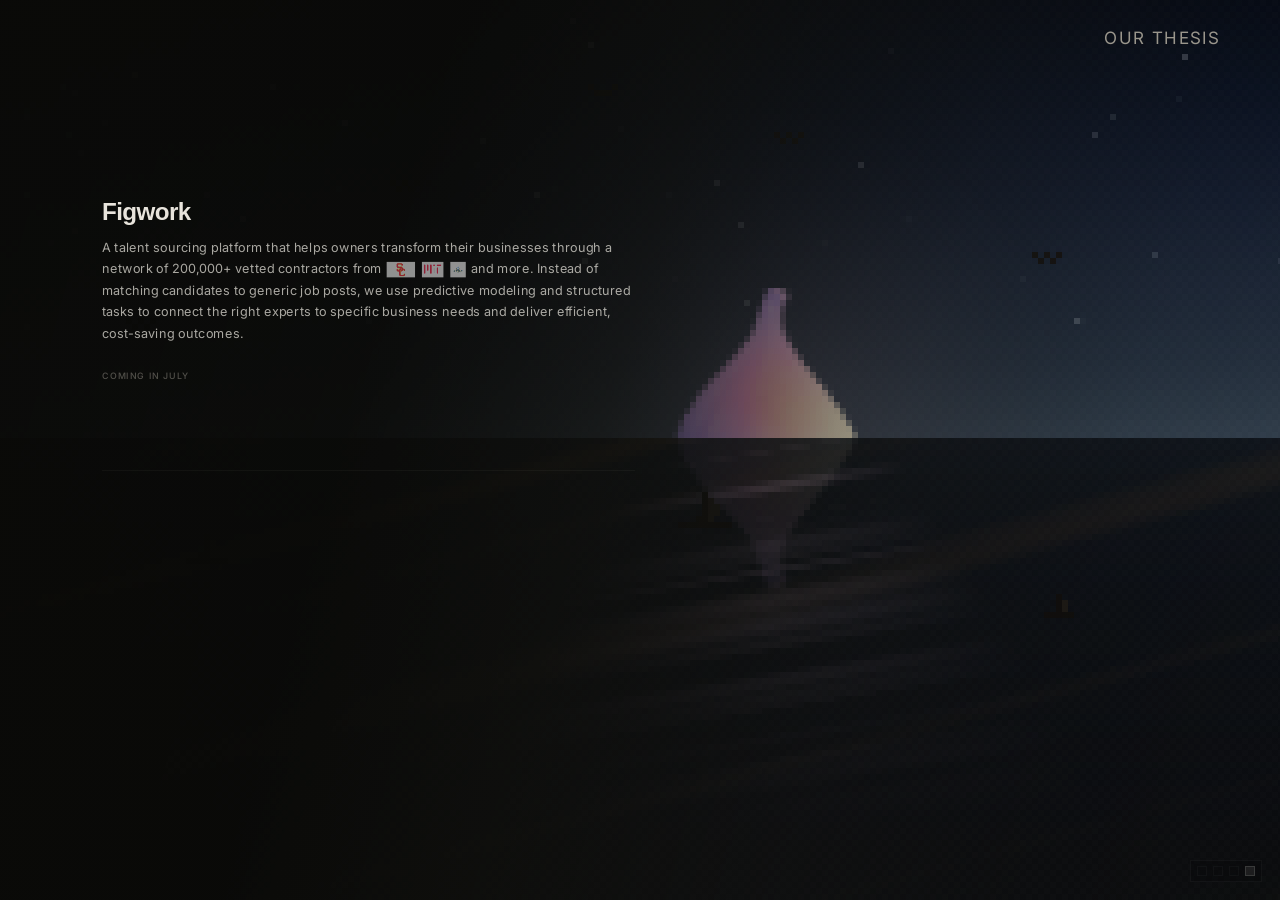
==== index.html @ f628b096 "Add school logos inline, predictive modeling, hire talent wording Made-with: Cursor" ====
<!DOCTYPE html>
<html lang="en">
<head>
  <meta charset="UTF-8" />
  <meta name="viewport" content="width=device-width, initial-scale=1.0, maximum-scale=5" />
  <title>Figwork — Human Intelligence Infrastructure</title>
  <meta name="description" content="Figwork helps businesses scope, execute, and verify complex work through an AI-guided network of vetted human talent." />

  <!-- Open Graph -->
  <meta property="og:title" content="Figwork — Human Intelligence Infrastructure" />
  <meta property="og:description" content="AI-guided execution with vetted human talent, structured workflows, and verification built in." />
  <meta property="og:type" content="website" />
  <meta property="og:url" content="https://figwork.info" />
  <meta property="og:image" content="https://figwork.info/og-image.png" />

  <!-- Twitter Card -->
  <meta name="twitter:card" content="summary_large_image" />
  <meta name="twitter:title" content="Figwork — Human Intelligence Infrastructure" />
  <meta name="twitter:description" content="AI-guided execution with vetted human talent and built-in quality verification." />
  <meta name="twitter:image" content="https://figwork.info/og-image.png" />

  <!-- Favicon -->
  <link rel="icon" type="image/png" href="iconfigwork.png" />
  <link rel="apple-touch-icon" href="iconfigwork.png" />

  <!-- Theme color for mobile browsers -->
  <meta name="theme-color" content="#1a1a18" />

  <!-- Preconnect for fonts -->
  <link rel="preconnect" href="https://fonts.googleapis.com" />
  <link rel="preconnect" href="https://fonts.gstatic.com" crossorigin />
  <link href="https://fonts.googleapis.com/css2?family=Inter:wght@400;500;600&display=swap" rel="stylesheet" />
  <link rel="stylesheet" href="style.css?v=32" />
</head>
<body>
  <div class="intro-screen" id="introScreen" aria-hidden="true">
    <div class="intro-swirl" aria-hidden="true"></div>
    <div class="intro-brand" id="introBrand">
      <img src="iconfigwork.png" alt="" class="intro-brand-icon" id="introBrandIcon" />
      <span class="intro-brand-text">Figwork</span>
    </div>
  </div>

  <!-- Full-screen animated pixel sunset -->
  <canvas id="sunsetCanvas" aria-hidden="true"></canvas>

  <!-- Dark overlay so text is readable -->
  <div class="overlay" aria-hidden="true"></div>

  <!-- Top-right nav -->
  <nav class="top-nav" role="navigation" aria-label="Main navigation">
    <a href="thesis.html" class="nav-link">Our Thesis</a>
  </nav>

  <main>
    <div class="content-card">
      <p class="text decode">
        <em>Figwork</em>
      </p>

      <p class="text body-copy decode">
        A talent sourcing platform that helps owners transform their businesses
        through a network of 200,000+ vetted contractors from
        <span class="school-logos-inline">
          <img src="usc.png" alt="USC" class="school-logo-inline" />
          <img src="mit.png" alt="MIT" class="school-logo-inline" />
          <img src="ucsd.webp" alt="UCSD" class="school-logo-inline" />
        </span>
        and more. Instead of matching candidates to generic job posts, we use
        predictive modeling and structured tasks to connect the right experts
        to specific business needs and deliver efficient, cost-saving outcomes.
      </p>

      <div class="wip-section">
        <p class="text secondary decode">Coming in July</p>
        <div class="wip-items">
          <div class="wip-item decode">
            <span class="wip-dot"></span>
            <span>v1 Figwork</span>
          </div>
          <div class="wip-item decode">
            <span class="wip-dot"></span>
            <span>Cascaded Multimodal Person-Job Model</span>
          </div>
          <div class="wip-item decode">
            <span class="wip-dot"></span>
            <span>Hire Talent from anywhere in minutes</span>
          </div>
        </div>
      </div>

      <div class="contact-section" id="contact">
        <a href="mailto:hanson@figwork.ai" class="link decode">Join us &rarr;</a>
        <p class="contact-email decode">
          <a href="mailto:hanson@figwork.ai">hanson@figwork.ai</a>
        </p>
      </div>
    </div>
  </main>

  <footer></footer>

  <div class="time-picker" aria-label="Time of day view">
    <button class="time-square" data-phase="morning" title="Morning" aria-label="Morning view"></button>
    <button class="time-square" data-phase="noon" title="Noon" aria-label="Noon view"></button>
    <button class="time-square" data-phase="evening" title="Evening" aria-label="Evening view"></button>
    <button class="time-square" data-phase="night" title="Night" aria-label="Night view"></button>
  </div>

  <script src="script.js?v=34"></script>
</body>
</html>
---- style.css ----
*, *::before, *::after {
  margin: 0;
  padding: 0;
  box-sizing: border-box;
}

:root {
  --bg: #1a1a18;
  --text: #e8e4dc;
  --dim: #9a968c;
  --serif: 'Inter', -apple-system, BlinkMacSystemFont, 'Segoe UI', sans-serif;
  --overlay-left: rgba(9, 10, 12, 0.9);
  --overlay-mid: rgba(9, 10, 12, 0.6);
  --overlay-right: rgba(9, 10, 12, 0.18);
}

html {
  scroll-behavior: smooth;
  -webkit-text-size-adjust: 100%;
}

body {
  font-family: var(--serif);
  background: var(--bg);
  color: var(--text);
  min-height: 100vh;
  min-height: 100dvh; /* dynamic viewport height for mobile */
  display: flex;
  flex-direction: column;
  -webkit-font-smoothing: antialiased;
  -moz-osx-font-smoothing: grayscale;
  overflow-x: hidden;
}

a { color: inherit; text-decoration: none; }
img { display: block; max-width: 100%; }

::selection {
  background: rgba(232, 228, 220, 0.2);
}

/* ---------- INTRO TRANSITION ---------- */
body.intro-active {
  overflow: hidden;
}

.intro-screen {
  position: fixed;
  inset: 0;
  z-index: 120;
  display: grid;
  place-items: center;
  background: #040406;
  overflow: hidden;
  transform: translateY(0);
  transition: transform 850ms cubic-bezier(0.25, 0.92, 0.35, 1), opacity 600ms ease;
}

.intro-screen.is-exit {
  transform: translateY(-102%);
  opacity: 0.35;
}

.intro-swirl {
  position: absolute;
  inset: -14%;
  opacity: 0.55;
  filter: blur(18px) saturate(0.85);
  background:
    radial-gradient(42% 32% at 24% 58%, rgba(238, 133, 201, 0.18), rgba(238, 133, 201, 0) 65%),
    radial-gradient(36% 28% at 72% 38%, rgba(180, 96, 174, 0.15), rgba(180, 96, 174, 0) 68%),
    conic-gradient(from 210deg at 52% 50%, rgba(255, 140, 204, 0.1), rgba(62, 26, 74, 0), rgba(255, 140, 204, 0.08), rgba(62, 26, 74, 0));
  animation: intro-swerve 6s ease-in-out infinite alternate;
  will-change: transform, opacity;
}

.intro-brand {
  position: relative;
  z-index: 2;
  display: flex;
  align-items: center;
  gap: 14px;
  opacity: 0;
  animation: intro-brand-in 800ms cubic-bezier(0.22, 0.9, 0.36, 1) 300ms forwards;
}

.intro-brand-icon {
  width: clamp(36px, 5vw, 56px);
  height: auto;
  opacity: 0;
  transform: scale(0.4) rotate(-15deg);
  filter: blur(4px);
  animation: intro-fig-pop 600ms cubic-bezier(0.22, 0.9, 0.36, 1) 500ms forwards;
}

.intro-brand-text {
  font-family: -apple-system, BlinkMacSystemFont, 'Segoe UI', Helvetica, Arial, sans-serif;
  font-size: clamp(32px, 5vw, 58px);
  font-weight: 600;
  letter-spacing: -0.02em;
  color: rgba(239, 232, 239, 0.95);
}

@keyframes intro-brand-in {
  0% { opacity: 0; transform: translateY(12px); }
  100% { opacity: 1; transform: translateY(0); }
}

@keyframes intro-fig-pop {
  0% { opacity: 0; transform: scale(0.4) rotate(-15deg); filter: blur(4px); }
  50% { opacity: 1; transform: scale(1.12) rotate(3deg); filter: blur(0); }
  100% { opacity: 1; transform: scale(1) rotate(0deg); filter: blur(0); }
}

@keyframes intro-swerve {
  0% { transform: translate3d(-2%, 1%, 0) rotate(-4deg) scale(1.02); }
  100% { transform: translate3d(2%, -1%, 0) rotate(4deg) scale(1.06); }
}

/* ---------- FULL-SCREEN SUNSET ---------- */
#sunsetCanvas {
  position: fixed;
  inset: 0;
  width: 100vw;
  height: 100vh;
  height: 100dvh;
  will-change: transform;  /* GPU layer — keeps scroll smooth */
  z-index: 0;
  pointer-events: none;
  image-rendering: pixelated;
  image-rendering: -moz-crisp-edges;
  image-rendering: -webkit-crisp-edges;
}

/* ---------- DARK OVERLAY — same behavior as thesis page ---------- */
.overlay {
  position: fixed;
  inset: 0;
  z-index: 1;
  pointer-events: none;
  transition: background 1.4s ease;
  background: linear-gradient(
    105deg,
    rgba(10, 10, 8, 0.98) 0%,
    rgba(10, 10, 8, 0.95) 30%,
    rgba(15, 15, 12, 0.8) 47%,
    rgba(20, 20, 18, 0.38) 67%,
    rgba(20, 20, 18, 0.12) 82%,
      transparent 100%
  );
}

/* ── Thesis page: hide content until fonts load to prevent FOUT jump ── */
.thesis-page main {
  opacity: 0;
  transition: opacity 0.3s ease;
}
.thesis-page.fonts-ready main {
  opacity: 1;
}

/* ── Thesis page: pitch black left, visible sunset right ── */
.thesis-page .overlay {
  background: linear-gradient(
    105deg,
    rgba(10, 10, 8, 0.98) 0%,
    rgba(10, 10, 8, 0.95) 30%,
    rgba(15, 15, 12, 0.8) 47%,
    rgba(20, 20, 18, 0.38) 67%,
    rgba(20, 20, 18, 0.12) 82%,
    transparent 100%
  );
}

/* ---------- TOP NAV ---------- */
.top-nav {
  position: fixed;
  top: 0;
  right: 0;
  z-index: 10;
  padding: 28px clamp(20px, 5vw, 60px);
}

.nav-link {
  font-size: 17px;
  letter-spacing: 0.08em;
  text-transform: uppercase;
  color: var(--dim);
  border-bottom: 1px solid transparent;
  padding-bottom: 2px;
  transition: color 0.3s, border-color 0.3s;
  -webkit-tap-highlight-color: transparent;
}

.nav-link:hover,
.nav-link:active {
  color: var(--text);
  border-color: var(--text);
}

/* ---------- MAIN ---------- */
main {
  position: relative;
  z-index: 2;
  flex: 1;
  display: flex;
  align-items: center;
  margin-top: -12vh; /* nudge content above the horizon line */
}

/* Content block on the left */
.content-card {
  max-width: 620px;
  width: 100%;
  margin-left: clamp(24px, 8vw, 120px);
  margin-right: 24px;
  padding: 42px 0;
  transform: scale(0.86);
  transform-origin: left center;
}

/* ---------- THESIS PAGE LAYOUT ---------- */
.thesis-page main {
  align-items: flex-start;
}

.thesis-section {
  padding: 100px 0 120px;
  min-height: 100vh;
  min-height: 100dvh;
}

.thesis-section .content-card {
  max-width: 620px;
}

/* Unified thesis heading */
.thesis-heading {
  font-family: var(--serif);
  font-size: 20px;
  font-weight: 400;
  font-style: italic;
  line-height: 1.5;
  margin-bottom: 36px;
  color: var(--text);
}

.thesis-heading.closing {
  margin-top: 48px;
  margin-bottom: 0;
  padding-top: 28px;
  border-top: 1px solid rgba(232, 228, 220, 0.1);
}

/* All thesis body text */
.thesis-text {
  font-family: var(--serif);
  font-size: 20px;
  font-weight: 400;
  line-height: 1.75;
  margin-bottom: 20px;
  color: var(--text);
}

.thesis-text.dim {
  color: var(--dim);
}

.thesis-text em {
  font-style: italic;
}

/* ---------- TEXT (landing page) ---------- */
.text {
  font-size: clamp(14px, 1.15vw, 17px);
  line-height: 1.7;
  margin-bottom: 20px;
  font-weight: 400;
  letter-spacing: 0.01em;
  color: rgba(232, 228, 220, 0.72);
  opacity: 0;
  transform: translateY(8px);
  transition: opacity 0.85s ease, transform 0.85s ease, filter 0.85s ease;
  filter: blur(2px);
}

.text em {
  font-family: -apple-system, BlinkMacSystemFont, 'Segoe UI', Helvetica, Arial, sans-serif;
  font-style: normal;
  font-weight: 600;
  font-size: clamp(24px, 2.2vw, 36px);
  letter-spacing: -0.025em;
  line-height: 1.2;
  color: var(--text);
  display: block;
  margin-bottom: 10px;
}

.text.body-copy {
  margin-top: -8px;
}

.text.secondary {
  color: rgba(154, 150, 140, 0.5);
  font-size: clamp(10px, 0.8vw, 12px);
  font-weight: 500;
  letter-spacing: 0.1em;
  text-transform: uppercase;
  margin-bottom: 12px;
}

.school-logos-inline {
  display: inline-flex;
  align-items: center;
  gap: 8px;
  vertical-align: middle;
  margin: 0 2px;
}

.school-logo-inline {
  height: 18px;
  width: auto;
  opacity: 0.55;
  filter: brightness(1.6);
  vertical-align: middle;
}

.contact-section {
  margin-top: 32px;
  padding-top: 24px;
  border-top: 1px solid rgba(232, 228, 220, 0.06);
}

.contact-email {
  margin-top: 8px;
  opacity: 0;
  transform: translateY(8px);
  transition: opacity 0.75s ease, transform 0.75s ease, filter 0.75s ease;
  filter: blur(2px);
}

.contact-email a {
  font-size: clamp(12px, 0.95vw, 14px);
  color: rgba(154, 150, 140, 0.5);
  text-decoration: none;
  transition: color 0.3s ease;
}

.contact-email a:hover {
  color: var(--text);
}

.contact-email.visible {
  opacity: 1 !important;
  transform: translateY(0) !important;
  filter: blur(0) !important;
}

/* ---------- DETAILS ---------- */
.details {
  margin: 6px 0 22px;
  padding-left: 16px;
  border-left: 1px solid transparent; /* hidden until animation done */
  transition: border-color 0.5s ease;
}

.details.revealed,
.thesis-page .details {
  border-left-color: rgba(232, 228, 220, 0.12);
}

.detail {
  font-size: 20px;
  color: var(--dim);
  margin-bottom: 0;
}

/* ---------- WORK IN PROGRESS ---------- */
.wip-section {
  margin: 28px 0 32px;
}

.wip-items {
  display: flex;
  flex-direction: column;
  gap: 6px;
}

.wip-item {
  display: flex;
  align-items: center;
  gap: 8px;
  font-size: clamp(12px, 0.95vw, 14px);
  color: rgba(154, 150, 140, 0.7);
  opacity: 0;
  transform: translateY(8px);
  transition: opacity 0.75s ease, transform 0.75s ease, filter 0.75s ease;
  filter: blur(2px);
}

.wip-dot {
  width: 3px;
  height: 3px;
  border-radius: 50%;
  background: rgba(232, 228, 220, 0.18);
  flex-shrink: 0;
}

/* ---------- LINK ---------- */
.link {
  display: inline-block;
  font-size: clamp(14px, 1.1vw, 18px);
  font-weight: 500;
  color: var(--text);
  border-bottom: 1px solid transparent; /* hidden until animation done */
  padding-bottom: 1px;
  transition: border-color 0.5s ease, opacity 0.75s ease, transform 0.75s ease, filter 0.75s ease;
  opacity: 0;
  transform: translateY(8px);
  filter: blur(2px);
  -webkit-tap-highlight-color: transparent;
}

.link.revealed {
  border-bottom-color: rgba(232, 228, 220, 0.3);
}

.link.revealed:hover,
.link.revealed:active {
  border-bottom-color: var(--text);
}

/* ---------- WAITLIST ---------- */
.waitlist-wrap {
  margin-top: 28px;
  opacity: 0;
  transition: opacity 0.5s ease;
}

.waitlist-wrap.visible {
  opacity: 1;
}

.decode.visible {
  opacity: 1 !important;
  transform: translateY(0) !important;
  filter: blur(0) !important;
}

.waitlist-form {
  display: flex;
  gap: 10px;
  max-width: 360px;
}

.waitlist-input {
  flex: 1;
  min-width: 0; /* prevent flex overflow on mobile */
  padding: 10px 14px;
  background: rgba(255, 255, 255, 0.05);
  border: 1px solid rgba(255, 255, 255, 0.1);
  border-radius: 0; /* remove iOS default rounding */
  color: var(--text);
  font-size: 16px; /* ≥16px prevents iOS auto-zoom */
  font-family: var(--serif);
  outline: none;
  transition: border-color 0.3s;
  -webkit-appearance: none;
  appearance: none;
}

.waitlist-input::placeholder {
  color: var(--dim);
}

.waitlist-input:focus {
  border-color: rgba(255, 255, 255, 0.25);
}

.waitlist-btn {
  padding: 10px 20px;
  background: transparent;
  border: 1px solid rgba(255, 255, 255, 0.1);
  border-radius: 0;
  color: var(--text);
  font-size: 16px;
  font-family: var(--serif);
  cursor: pointer;
  transition: border-color 0.3s;
  white-space: nowrap;
  -webkit-tap-highlight-color: transparent;
  -webkit-appearance: none;
  appearance: none;
}

.waitlist-btn:hover,
.waitlist-btn:active {
  border-color: rgba(255, 255, 255, 0.3);
}

.waitlist-success {
  display: none;
  font-size: 18px;
  color: var(--dim);
  font-family: var(--serif);
  font-style: italic;
}

.time-picker {
  position: fixed;
  right: 18px;
  bottom: 18px;
  z-index: 12;
  display: flex;
  gap: 6px;
  padding: 5px 6px;
  border: 1px solid rgba(232, 228, 220, 0.08);
  background: rgba(10, 10, 10, 0.18);
  backdrop-filter: blur(6px);
  opacity: 0.48;
  transition: opacity 0.25s ease, border-color 0.25s ease, background 0.25s ease;
}

.time-picker:hover {
  opacity: 0.72;
  border-color: rgba(232, 228, 220, 0.14);
  background: rgba(10, 10, 10, 0.24);
}

.time-square {
  width: 10px;
  height: 10px;
  border: 1px solid rgba(232, 228, 220, 0.14);
  background: transparent;
  cursor: pointer;
  transition: transform 0.2s ease, border-color 0.2s ease, background-color 0.2s ease, opacity 0.2s ease;
  opacity: 0.45;
}

.time-square:hover {
  transform: scale(1.06);
  border-color: rgba(232, 228, 220, 0.28);
  opacity: 0.65;
}

.time-square.active {
  background: rgba(232, 228, 220, 0.22);
  border-color: rgba(232, 228, 220, 0.42);
  opacity: 0.82;
}

.waitlist-success.show {
  display: block;
}

/* ---------- FOOTER ---------- */
footer {
  position: relative;
  z-index: 2;
  display: flex;
  justify-content: center;
  padding: 24px 0 36px;
}

/* ============================================
   RESPONSIVE — Tablets (≤ 900px)
   ============================================ */
@media (max-width: 900px) {
  .content-card {
    max-width: 620px;
    transform: scale(0.88);
  }
  .thesis-section .content-card {
    max-width: 520px;
  }
}

/* ============================================
   RESPONSIVE — Mobile (≤ 600px)
   ============================================ */
@media (max-width: 600px) {
  .top-nav {
    padding: 16px 20px;
  }

  .nav-link {
    font-size: 13px;
  }

  main {
    align-items: flex-start;
    margin-top: 0; /* keep mobile layout untouched */
  }

  .content-card {
    margin-left: 28px;
    margin-right: 28px;
    padding: 80px 0 36px; /* top padding to clear fixed nav */
    max-width: 100%;
    transform: none;
  }

  .thesis-page main {
    margin-top: 0;
  }

  .thesis-section {
    padding: 70px 0 60px;
  }

  .thesis-section .content-card {
    max-width: 100%;
    padding-top: 0;
    transform: none;
    margin-left: 20px;
    margin-right: 20px;
  }

  .thesis-heading {
    font-size: 18px;
    margin-bottom: 22px;
  }

  .thesis-heading.closing {
    margin-top: 28px;
    padding-top: 16px;
  }

  .thesis-text {
    font-size: 16px;
    line-height: 1.7;
    margin-bottom: 16px;
  }

  .text,
  .detail,
  .link {
    font-size: 14px;
  }

  .text {
    line-height: 1.65;
    margin-bottom: 16px;
  }

  .text em {
    font-size: 22px;
  }

  .wip-item {
    font-size: 12px;
  }

  .intro-caption {
    font-size: clamp(24px, 7vw, 36px);
    padding: 0 20px;
    white-space: normal;
    max-width: 100vw;
    line-height: 1.3;
  }

  .intro-ghost {
    font-size: clamp(24px, 7vw, 36px);
    line-height: 1.3;
  }

  .intro-swirl {
    inset: -20%;
  }

  .time-picker {
    right: 12px;
    bottom: 12px;
  }

  .details {
    margin: 4px 0 18px;
    padding-left: 12px;
  }

  .waitlist-form {
    flex-direction: column;
    max-width: 100%;
  }

  .waitlist-btn {
    padding: 12px 20px;
  }

  .waitlist-input {
    padding: 12px 14px;
  }

  /* On mobile, overlay is stronger for readability */
  .overlay {
    background: linear-gradient(
      180deg,
      rgba(10, 10, 8, 0.97) 0%,
      rgba(10, 10, 8, 0.9) 40%,
      rgba(15, 15, 12, 0.6) 70%,
      rgba(20, 20, 18, 0.3) 100%
    );
  }

  .thesis-page .overlay {
    background: linear-gradient(
      180deg,
      rgba(10, 10, 8, 0.97) 0%,
      rgba(10, 10, 8, 0.92) 40%,
      rgba(15, 15, 12, 0.65) 70%,
      rgba(20, 20, 18, 0.35) 100%
    );
  }
}

/* ============================================
   RESPONSIVE — Small phones (≤ 380px)
   ============================================ */
@media (max-width: 380px) {
  .content-card {
    margin-left: 16px;
    margin-right: 16px;
  }

  .text,
  .detail,
  .link,
  .thesis-text,
  .thesis-heading {
    font-size: 16px;
  }

  .intro-caption,
  .intro-ghost {
    font-size: clamp(20px, 6vw, 28px);
  }
}

/* ============================================
   PREFERS REDUCED MOTION
   ============================================ */
@media (prefers-reduced-motion: reduce) {
  html { scroll-behavior: auto; }
  .intro-screen { display: none !important; }
  #sunsetCanvas { display: none; }
  .overlay {
    background: rgba(20, 20, 18, 0.95);
  }
  .text,
  .link {
    opacity: 1 !important;
  }
  .waitlist-wrap {
    opacity: 1 !important;
  }
}
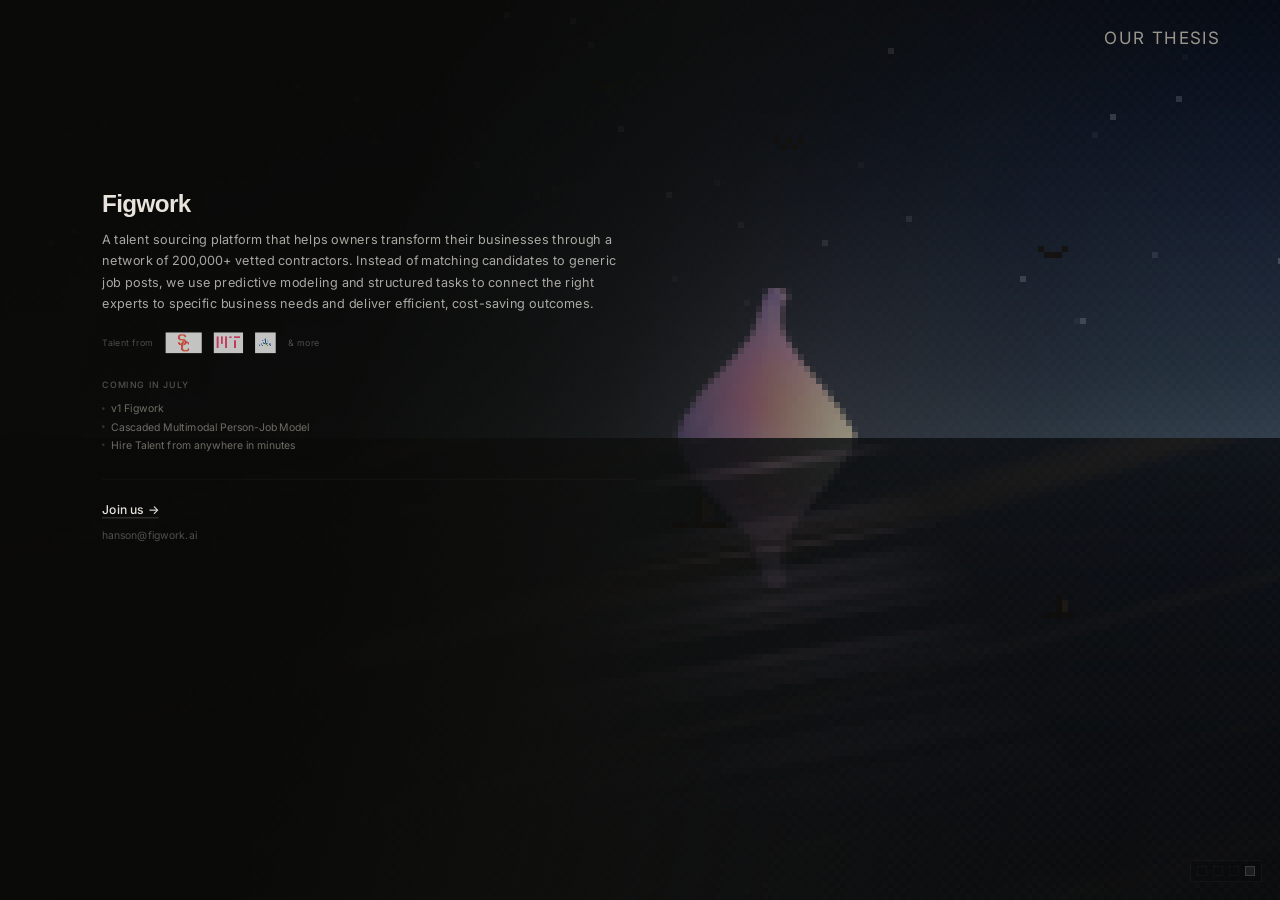
==== commit 091f1b28: "Fix school logos: blend backgrounds, separate row layout Made-with: Cursor" ====
--- a/index.html
+++ b/index.html
@@ -60,16 +60,19 @@
 
       <p class="text body-copy decode">
         A talent sourcing platform that helps owners transform their businesses
-        through a network of 200,000+ vetted contractors from
-        <span class="school-logos-inline">
-          <img src="usc.png" alt="USC" class="school-logo-inline" />
-          <img src="mit.png" alt="MIT" class="school-logo-inline" />
-          <img src="ucsd.webp" alt="UCSD" class="school-logo-inline" />
-        </span>
-        and more. Instead of matching candidates to generic job posts, we use
-        predictive modeling and structured tasks to connect the right experts
-        to specific business needs and deliver efficient, cost-saving outcomes.
+        through a network of 200,000+ vetted contractors. Instead of matching
+        candidates to generic job posts, we use predictive modeling and structured
+        tasks to connect the right experts to specific business needs and deliver
+        efficient, cost-saving outcomes.
       </p>
+
+      <div class="school-row decode">
+        <span class="school-label">Talent from</span>
+        <img src="usc.png" alt="USC" class="school-icon" />
+        <img src="mit.png" alt="MIT" class="school-icon" />
+        <img src="ucsd.webp" alt="UCSD" class="school-icon" />
+        <span class="school-label">& more</span>
+      </div>
 
       <div class="wip-section">
         <p class="text secondary decode">Coming in July</p>
--- a/style.css
+++ b/style.css
@@ -309,20 +309,36 @@
   margin-bottom: 12px;
 }
 
-.school-logos-inline {
-  display: inline-flex;
+.school-row {
+  display: flex;
   align-items: center;
-  gap: 8px;
-  vertical-align: middle;
-  margin: 0 2px;
-}
-
-.school-logo-inline {
-  height: 18px;
+  gap: 14px;
+  margin: 6px 0 24px;
+  opacity: 0;
+  transform: translateY(8px);
+  transition: opacity 0.75s ease, transform 0.75s ease, filter 0.75s ease;
+  filter: blur(2px);
+}
+
+.school-row.visible {
+  opacity: 1 !important;
+  transform: translateY(0) !important;
+  filter: blur(0) !important;
+}
+
+.school-label {
+  font-size: clamp(10px, 0.8vw, 12px);
+  color: rgba(232, 228, 220, 0.3);
+  letter-spacing: 0.04em;
+  white-space: nowrap;
+}
+
+.school-icon {
+  height: 24px;
   width: auto;
-  opacity: 0.55;
-  filter: brightness(1.6);
-  vertical-align: middle;
+  opacity: 0.8;
+  filter: brightness(2) contrast(0.9);
+  mix-blend-mode: lighten;
 }
 
 .contact-section {
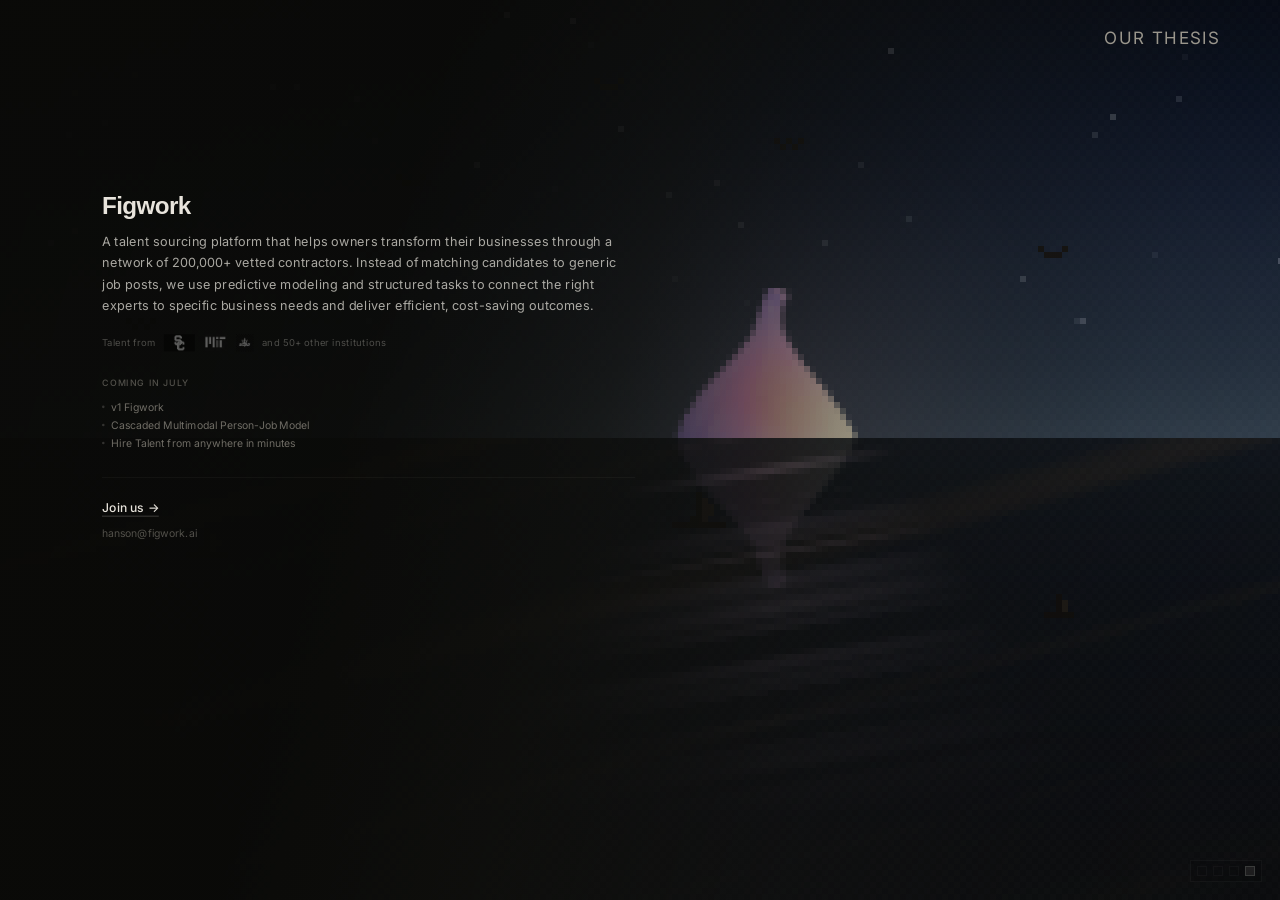
==== commit 0427f765: "Fix logos: invert filter, clean inline layout Made-with: Cursor" ====
--- a/index.html
+++ b/index.html
@@ -66,13 +66,13 @@
         efficient, cost-saving outcomes.
       </p>
 
-      <div class="school-row decode">
-        <span class="school-label">Talent from</span>
+      <p class="school-line decode">
+        Talent from
         <img src="usc.png" alt="USC" class="school-icon" />
         <img src="mit.png" alt="MIT" class="school-icon" />
         <img src="ucsd.webp" alt="UCSD" class="school-icon" />
-        <span class="school-label">& more</span>
-      </div>
+        and 50+ other institutions
+      </p>
 
       <div class="wip-section">
         <p class="text secondary decode">Coming in July</p>
--- a/style.css
+++ b/style.css
@@ -309,36 +309,32 @@
   margin-bottom: 12px;
 }
 
-.school-row {
+.school-line {
   display: flex;
   align-items: center;
-  gap: 14px;
-  margin: 6px 0 24px;
+  gap: 10px;
+  flex-wrap: wrap;
+  font-size: clamp(11px, 0.85vw, 13px);
+  color: rgba(232, 228, 220, 0.3);
+  letter-spacing: 0.02em;
+  margin: 4px 0 22px;
   opacity: 0;
   transform: translateY(8px);
   transition: opacity 0.75s ease, transform 0.75s ease, filter 0.75s ease;
   filter: blur(2px);
 }
 
-.school-row.visible {
+.school-line.visible {
   opacity: 1 !important;
   transform: translateY(0) !important;
   filter: blur(0) !important;
 }
 
-.school-label {
-  font-size: clamp(10px, 0.8vw, 12px);
-  color: rgba(232, 228, 220, 0.3);
-  letter-spacing: 0.04em;
-  white-space: nowrap;
-}
-
 .school-icon {
-  height: 24px;
+  height: 20px;
   width: auto;
-  opacity: 0.8;
-  filter: brightness(2) contrast(0.9);
-  mix-blend-mode: lighten;
+  filter: invert(1) grayscale(1);
+  opacity: 0.45;
 }
 
 .contact-section {
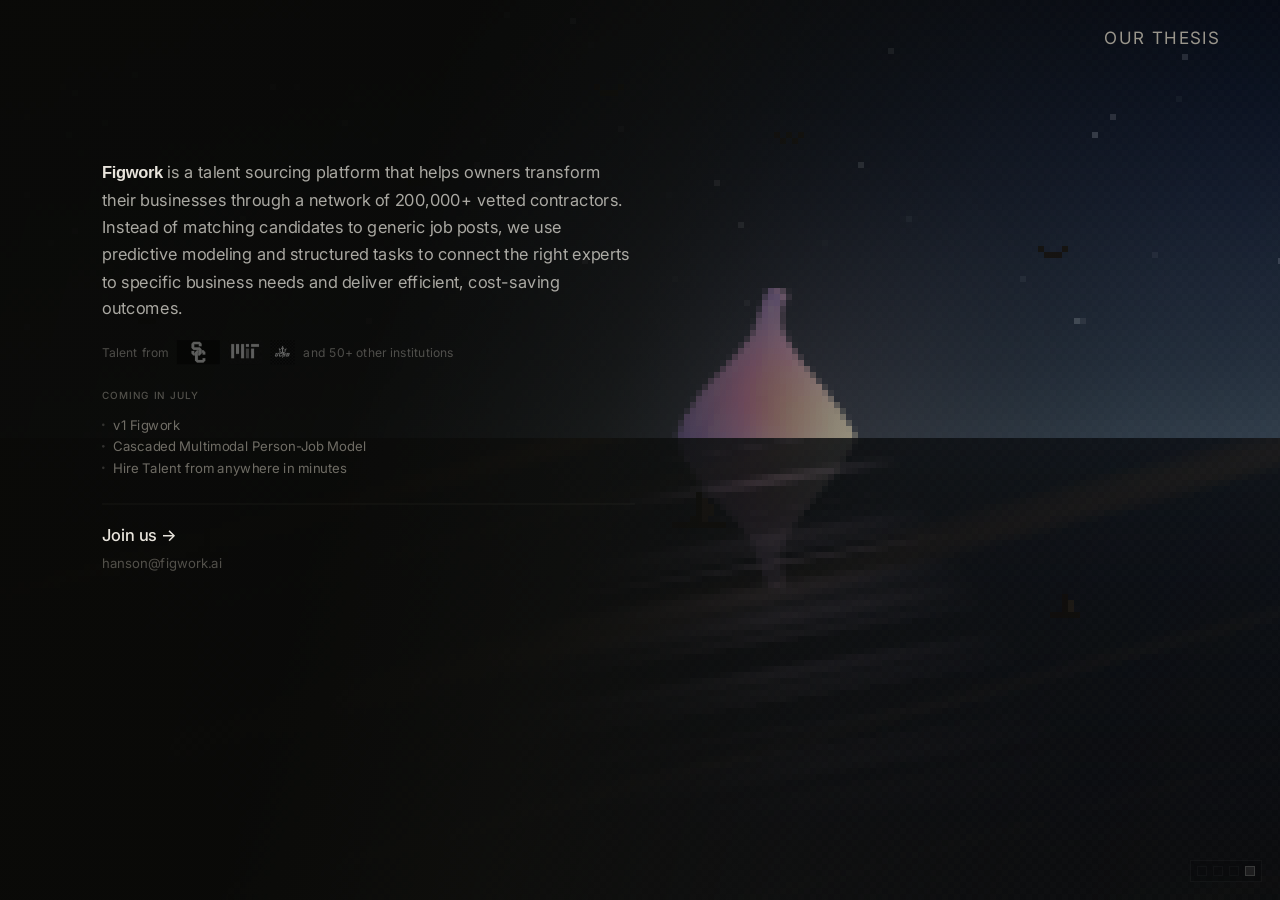
==== commit 540abbe0: "Scale up 40%, inline Figwork with body text Made-with: Cursor" ====
--- a/index.html
+++ b/index.html
@@ -55,11 +55,7 @@
   <main>
     <div class="content-card">
       <p class="text decode">
-        <em>Figwork</em>
-      </p>
-
-      <p class="text body-copy decode">
-        A talent sourcing platform that helps owners transform their businesses
+        <em>Figwork</em> is a talent sourcing platform that helps owners transform their businesses
         through a network of 200,000+ vetted contractors. Instead of matching
         candidates to generic job posts, we use predictive modeling and structured
         tasks to connect the right experts to specific business needs and deliver
--- a/style.css
+++ b/style.css
@@ -272,11 +272,11 @@
 
 /* ---------- TEXT (landing page) ---------- */
 .text {
-  font-size: clamp(14px, 1.15vw, 17px);
-  line-height: 1.7;
+  font-size: clamp(18px, 1.5vw, 24px);
+  line-height: 1.65;
   margin-bottom: 20px;
   font-weight: 400;
-  letter-spacing: 0.01em;
+  letter-spacing: 0.005em;
   color: rgba(232, 228, 220, 0.72);
   opacity: 0;
   transform: translateY(8px);
@@ -288,12 +288,8 @@
   font-family: -apple-system, BlinkMacSystemFont, 'Segoe UI', Helvetica, Arial, sans-serif;
   font-style: normal;
   font-weight: 600;
-  font-size: clamp(24px, 2.2vw, 36px);
-  letter-spacing: -0.025em;
-  line-height: 1.2;
-  color: var(--text);
-  display: block;
-  margin-bottom: 10px;
+  letter-spacing: -0.02em;
+  color: var(--text);
 }
 
 .text.body-copy {
@@ -302,11 +298,11 @@
 
 .text.secondary {
   color: rgba(154, 150, 140, 0.5);
-  font-size: clamp(10px, 0.8vw, 12px);
+  font-size: clamp(11px, 0.9vw, 14px);
   font-weight: 500;
   letter-spacing: 0.1em;
   text-transform: uppercase;
-  margin-bottom: 12px;
+  margin-bottom: 14px;
 }
 
 .school-line {
@@ -314,7 +310,7 @@
   align-items: center;
   gap: 10px;
   flex-wrap: wrap;
-  font-size: clamp(11px, 0.85vw, 13px);
+  font-size: clamp(14px, 1.1vw, 18px);
   color: rgba(232, 228, 220, 0.3);
   letter-spacing: 0.02em;
   margin: 4px 0 22px;
@@ -331,7 +327,7 @@
 }
 
 .school-icon {
-  height: 20px;
+  height: 28px;
   width: auto;
   filter: invert(1) grayscale(1);
   opacity: 0.45;
@@ -352,7 +348,7 @@
 }
 
 .contact-email a {
-  font-size: clamp(12px, 0.95vw, 14px);
+  font-size: clamp(15px, 1.2vw, 19px);
   color: rgba(154, 150, 140, 0.5);
   text-decoration: none;
   transition: color 0.3s ease;
@@ -401,8 +397,8 @@
 .wip-item {
   display: flex;
   align-items: center;
-  gap: 8px;
-  font-size: clamp(12px, 0.95vw, 14px);
+  gap: 10px;
+  font-size: clamp(15px, 1.2vw, 19px);
   color: rgba(154, 150, 140, 0.7);
   opacity: 0;
   transform: translateY(8px);
@@ -421,7 +417,7 @@
 /* ---------- LINK ---------- */
 .link {
   display: inline-block;
-  font-size: clamp(14px, 1.1vw, 18px);
+  font-size: clamp(18px, 1.5vw, 24px);
   font-weight: 500;
   color: var(--text);
   border-bottom: 1px solid transparent; /* hidden until animation done */
@@ -647,20 +643,20 @@
   .text,
   .detail,
   .link {
+    font-size: 17px;
+  }
+
+  .text {
+    line-height: 1.6;
+    margin-bottom: 16px;
+  }
+
+  .wip-item {
     font-size: 14px;
   }
 
-  .text {
-    line-height: 1.65;
-    margin-bottom: 16px;
-  }
-
-  .text em {
-    font-size: 22px;
-  }
-
-  .wip-item {
-    font-size: 12px;
+  .school-icon {
+    height: 22px;
   }
 
   .intro-caption {
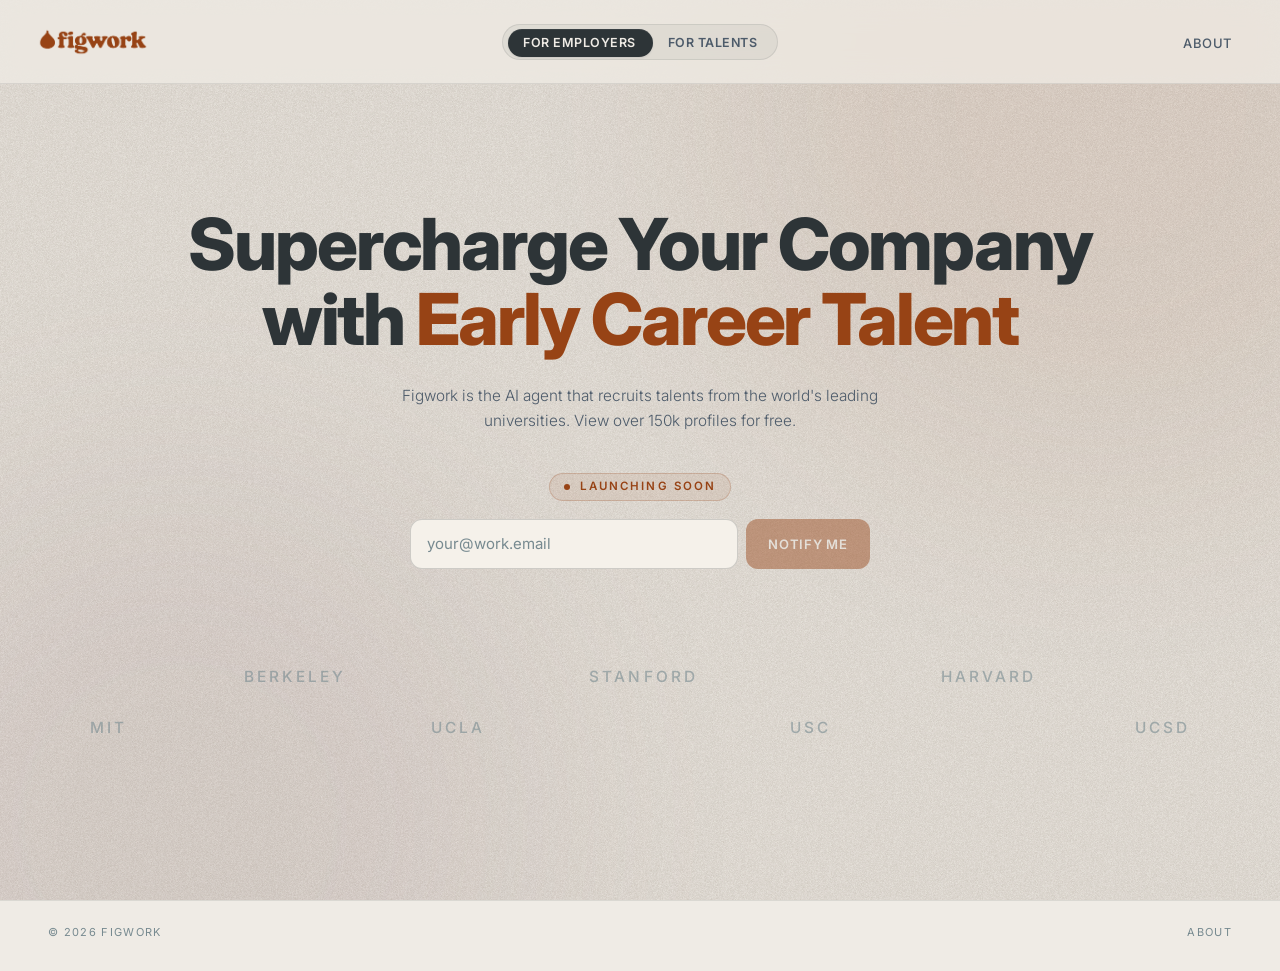
==== commit 179143f2: "Revamp landing UI and wire source-aware waitlist flow Bring the updated Figwork.info experience into" ====
--- a/index.html
+++ b/index.html
@@ -3,109 +3,171 @@
 <head>
   <meta charset="UTF-8" />
   <meta name="viewport" content="width=device-width, initial-scale=1.0, maximum-scale=5" />
-  <title>Figwork — Human Intelligence Infrastructure</title>
-  <meta name="description" content="Figwork helps businesses scope, execute, and verify complex work through an AI-guided network of vetted human talent." />
+  <title>Figwork — Hire Early-Career Talent from Leading Universities</title>
+  <meta name="description" content="Figwork is the AI talent marketplace sourcing the top 1% of early-career talent from the world's leading universities." />
 
-  <!-- Open Graph -->
-  <meta property="og:title" content="Figwork — Human Intelligence Infrastructure" />
-  <meta property="og:description" content="AI-guided execution with vetted human talent, structured workflows, and verification built in." />
+  <meta property="og:title" content="Figwork — Hire Early-Career Talent from Leading Universities" />
+  <meta property="og:description" content="The AI talent marketplace for the top 1% from the world's leading universities." />
   <meta property="og:type" content="website" />
   <meta property="og:url" content="https://figwork.info" />
   <meta property="og:image" content="https://figwork.info/og-image.png" />
 
-  <!-- Twitter Card -->
   <meta name="twitter:card" content="summary_large_image" />
-  <meta name="twitter:title" content="Figwork — Human Intelligence Infrastructure" />
-  <meta name="twitter:description" content="AI-guided execution with vetted human talent and built-in quality verification." />
+  <meta name="twitter:title" content="Figwork — Hire Early-Career Talent from Leading Universities" />
+  <meta name="twitter:description" content="The AI talent marketplace for the top 1% from the world's leading universities." />
   <meta name="twitter:image" content="https://figwork.info/og-image.png" />
 
-  <!-- Favicon -->
   <link rel="icon" type="image/png" href="iconfigwork.png" />
   <link rel="apple-touch-icon" href="iconfigwork.png" />
+  <meta name="theme-color" content="#EFEBE5" />
 
-  <!-- Theme color for mobile browsers -->
-  <meta name="theme-color" content="#1a1a18" />
-
-  <!-- Preconnect for fonts -->
+  <!--
+    Brand fonts (Manchego is licensed; Roboto Slab is the closest free
+    substitute for the slab logo wordmark). SF Pro renders natively on
+    Apple devices via the system stack; Inter is the fallback elsewhere.
+  -->
   <link rel="preconnect" href="https://fonts.googleapis.com" />
   <link rel="preconnect" href="https://fonts.gstatic.com" crossorigin />
-  <link href="https://fonts.googleapis.com/css2?family=Inter:wght@400;500;600&display=swap" rel="stylesheet" />
-  <link rel="stylesheet" href="style.css?v=32" />
+  <link
+    href="https://fonts.googleapis.com/css2?family=Inter:wght@300;400;500;700;800;900&family=Fraunces:opsz,wght,SOFT,WONK@9..144,900,100,1&display=swap"
+    rel="stylesheet"
+  />
+  <link rel="preload" as="image" href="figwork-logo-dark.png" />
+  <link rel="stylesheet" href="style.css?v=220" />
 </head>
-<body>
+<body class="landing-page intro-active" data-role="employer">
+
+  <!-- Intro: brand-only cover screen that pulls up to reveal the hero -->
   <div class="intro-screen" id="introScreen" aria-hidden="true">
-    <div class="intro-swirl" aria-hidden="true"></div>
-    <div class="intro-brand" id="introBrand">
-      <img src="iconfigwork.png" alt="" class="intro-brand-icon" id="introBrandIcon" />
-      <span class="intro-brand-text">Figwork</span>
-    </div>
+    <img src="figwork-logo-dark.png" alt="Figwork" class="intro-brand-logo" />
   </div>
 
-  <!-- Full-screen animated pixel sunset -->
-  <canvas id="sunsetCanvas" aria-hidden="true"></canvas>
+  <!-- Quiet brand-color ambient blobs (only decoration on the canvas) -->
+  <div class="ambient" aria-hidden="true">
+    <span class="ambient-blob ambient-orange"></span>
+    <span class="ambient-blob ambient-mauve"></span>
+  </div>
+  <div class="grain" aria-hidden="true"></div>
 
-  <!-- Dark overlay so text is readable -->
-  <div class="overlay" aria-hidden="true"></div>
+  <!-- Top bar: logo (left), toggle (center), About (right) -->
+  <header class="top-bar" role="banner">
+    <a href="/" class="brand" aria-label="Figwork — home">
+      <img src="figwork-logo-dark.png" alt="Figwork" class="brand-logo" />
+    </a>
 
-  <!-- Top-right nav -->
-  <nav class="top-nav" role="navigation" aria-label="Main navigation">
-    <a href="thesis.html" class="nav-link">Our Thesis</a>
-  </nav>
+    <div class="role-toggle" role="tablist" aria-label="Audience">
+      <span class="role-toggle-indicator" aria-hidden="true"></span>
+      <button
+        type="button"
+        class="role-toggle-btn is-active"
+        data-role="employer"
+        role="tab"
+        aria-selected="true"
+      >
+        For Employers
+      </button>
+      <button
+        type="button"
+        class="role-toggle-btn"
+        data-role="talent"
+        role="tab"
+        aria-selected="false"
+      >
+        For Talents
+      </button>
+    </div>
+
+    <nav class="top-nav" aria-label="Primary">
+      <a href="thesis.html" class="nav-link">About</a>
+    </nav>
+  </header>
 
   <main>
-    <div class="content-card">
-      <p class="text decode">
-        <em>Figwork</em> is a talent sourcing platform that helps owners transform their businesses
-        through a network of 200,000+ vetted contractors. Instead of matching
-        candidates to generic job posts, we use predictive modeling and structured
-        tasks to connect the right experts to specific business needs and deliver
-        efficient, cost-saving outcomes.
-      </p>
+    <section class="hero">
+      <!-- Employer view -->
+      <div class="role-view is-active" data-view="employer">
+        <h1 class="hero-title">
+          Supercharge Your Company
+          <br />
+          with
+          <span class="hero-title-accent">Early Career Talent</span>
+        </h1>
+        <p class="hero-subtitle">
+          Figwork is the AI agent that recruits talents from
+          the world&apos;s leading universities.
+          View over 150k profiles for free.
+        </p>
 
-      <p class="school-line decode">
-        Talent from
-        <img src="usc.png" alt="USC" class="school-icon" />
-        <img src="mit.png" alt="MIT" class="school-icon" />
-        <img src="ucsd.webp" alt="UCSD" class="school-icon" />
-        and 50+ other institutions
-      </p>
+        <form class="launch-soon" id="promptForm" autocomplete="off" novalidate>
+          <span class="launch-pill" aria-hidden="true">Launching Soon</span>
+          <div class="waitlist-row">
+            <input
+              id="promptInput"
+              type="email"
+              class="waitlist-input"
+              placeholder="your@work.email"
+              aria-label="Your work email"
+              required
+            />
+            <button type="submit" class="waitlist-btn">Notify me</button>
+          </div>
+        </form>
 
-      <div class="wip-section">
-        <p class="text secondary decode">Coming in July</p>
-        <div class="wip-items">
-          <div class="wip-item decode">
-            <span class="wip-dot"></span>
-            <span>v1 Figwork</span>
+        <p class="prompt-status" id="promptStatus" aria-live="polite"></p>
+
+        <!-- Quiet school row, spread across the full page width -->
+        <div class="schools-grid">
+          <div class="schools-row">
+            <span>Berkeley</span>
+            <span>Stanford</span>
+            <span>Harvard</span>
           </div>
-          <div class="wip-item decode">
-            <span class="wip-dot"></span>
-            <span>Cascaded Multimodal Person-Job Model</span>
-          </div>
-          <div class="wip-item decode">
-            <span class="wip-dot"></span>
-            <span>Hire Talent from anywhere in minutes</span>
+          <div class="schools-row">
+            <span>MIT</span>
+            <span>UCLA</span>
+            <span>USC</span>
+            <span>UCSD</span>
           </div>
         </div>
       </div>
 
-      <div class="contact-section" id="contact">
-        <a href="mailto:hanson@figwork.ai" class="link decode">Join us &rarr;</a>
-        <p class="contact-email decode">
-          <a href="mailto:hanson@figwork.ai">hanson@figwork.ai</a>
+      <!-- Talent view -->
+      <div class="role-view" data-view="talent" hidden>
+        <h1 class="hero-title">
+          The job hunt,
+          <br />
+          <span class="hero-title-accent">on autopilot</span>.
+        </h1>
+        <p class="hero-subtitle">
+          A browser extension that finds your best-fit roles and sends
+          20 personalized recruiter emails per day, on your behalf.
+          Drop your email &mdash; we&apos;ll let you know the moment it launches.
         </p>
+
+        <form class="launch-soon" id="talentWaitlist" autocomplete="off" novalidate>
+          <span class="launch-pill" aria-hidden="true">Launching Soon</span>
+          <div class="waitlist-row">
+            <input
+              id="talentEmail"
+              type="email"
+              class="waitlist-input"
+              placeholder="you@university.edu"
+              aria-label="Email address"
+              required
+            />
+            <button type="submit" class="waitlist-btn">Notify me</button>
+          </div>
+        </form>
+        <p class="prompt-status" id="talentStatus" aria-live="polite"></p>
       </div>
-    </div>
+    </section>
   </main>
 
-  <footer></footer>
+  <footer class="site-footer">
+    <span>&copy; <span id="yr"></span> Figwork</span>
+    <a href="thesis.html" class="footer-link">About</a>
+  </footer>
 
-  <div class="time-picker" aria-label="Time of day view">
-    <button class="time-square" data-phase="morning" title="Morning" aria-label="Morning view"></button>
-    <button class="time-square" data-phase="noon" title="Noon" aria-label="Noon view"></button>
-    <button class="time-square" data-phase="evening" title="Evening" aria-label="Evening view"></button>
-    <button class="time-square" data-phase="night" title="Night" aria-label="Night view"></button>
-  </div>
-
-  <script src="script.js?v=34"></script>
+  <script src="script.js?v=220"></script>
 </body>
 </html>
--- a/style.css
+++ b/style.css
@@ -1,45 +1,97 @@
-*, *::before, *::after {
+/* ============================================================
+   figwork.info — V2 brand redesign
+
+   Built faithfully on the Figwork Branding Guidelines V2:
+     PRIMARY    burnt orange #974315 · paper #EFEBE5
+                muted teal  #778A90 · mauve #8D6571
+     SECONDARY  slate       #2D3437 · steel #4D5B6A
+                pink        #B86B84 · olive #80862B
+     TYPE       Manchego (logo) → Roboto Slab Bold
+                SF Pro Heavy/Light → system stack + Inter fallback
+
+   Single editorial page. No scroll choreography.
+   ============================================================ */
+
+*,
+*::before,
+*::after {
   margin: 0;
   padding: 0;
   box-sizing: border-box;
 }
 
 :root {
-  --bg: #1a1a18;
-  --text: #e8e4dc;
-  --dim: #9a968c;
-  --serif: 'Inter', -apple-system, BlinkMacSystemFont, 'Segoe UI', sans-serif;
-  --overlay-left: rgba(9, 10, 12, 0.9);
-  --overlay-mid: rgba(9, 10, 12, 0.6);
-  --overlay-right: rgba(9, 10, 12, 0.18);
+  /* V2 PRIMARY palette */
+  --orange: #974315;
+  --paper: #efebe5;
+  --teal: #778a90;
+  --mauve: #8d6571;
+
+  /* V2 SECONDARY palette */
+  --slate: #2d3437;
+  --steel: #4d5b6a;
+  --pink: #b86b84;
+  --olive: #80862b;
+
+  /* Surface tokens */
+  --canvas: #efebe5;
+  --canvas-elev: #f5f1ea;     /* the prompt box surface */
+  --ink: #2d3437;             /* primary text — slate, never black */
+  --ink-soft: #4d5b6a;        /* secondary text */
+  --muted: #778a90;           /* tertiary text, hairlines */
+  --hairline: rgba(45, 52, 55, 0.1);
+  --hairline-strong: rgba(45, 52, 55, 0.2);
+
+  /* Type — system SF Pro on Apple, Inter fallback elsewhere */
+  --font-display: -apple-system, BlinkMacSystemFont, 'SF Pro Display',
+    'SF Pro Text', 'Inter', system-ui, sans-serif;
+  --font-body: -apple-system, BlinkMacSystemFont, 'SF Pro Text',
+    'SF Pro Display', 'Inter', system-ui, sans-serif;
+  --font-slab: 'Fraunces', 'Manchego', Georgia, 'Times New Roman', serif;
+
+  /* Layout */
+  --bar-height: 84px;
 }
 
 html {
+  -webkit-text-size-adjust: 100%;
   scroll-behavior: smooth;
-  -webkit-text-size-adjust: 100%;
 }
 
 body {
-  font-family: var(--serif);
-  background: var(--bg);
-  color: var(--text);
-  min-height: 100vh;
-  min-height: 100dvh; /* dynamic viewport height for mobile */
-  display: flex;
-  flex-direction: column;
+  font-family: var(--font-body);
+  color: var(--ink);
+  background: var(--canvas);
   -webkit-font-smoothing: antialiased;
   -moz-osx-font-smoothing: grayscale;
+  min-height: 100vh;
+  min-height: 100dvh;
+  position: relative;
   overflow-x: hidden;
 }
 
 a { color: inherit; text-decoration: none; }
 img { display: block; max-width: 100%; }
 
-::selection {
-  background: rgba(232, 228, 220, 0.2);
-}
-
-/* ---------- INTRO TRANSITION ---------- */
+button {
+  font-family: inherit;
+  cursor: pointer;
+  background: none;
+  border: 0;
+  color: inherit;
+}
+
+::selection { background: rgba(151, 67, 21, 0.25); color: var(--ink); }
+
+/* ============================================================
+   INTRO — brand-only cover screen, pulls up to reveal hero.
+   Sequence:
+     0ms     hero begins fade-in beneath
+     150ms   logo pops in (scale + blur out)
+     250ms   "figwork" wordmark rises in
+     1500ms  intro starts pulling upward
+     2350ms  intro fully off-screen
+   ============================================================ */
 body.intro-active {
   overflow: hidden;
 }
@@ -47,718 +99,582 @@
 .intro-screen {
   position: fixed;
   inset: 0;
-  z-index: 120;
+  z-index: 200;
   display: grid;
   place-items: center;
-  background: #040406;
+  background: var(--canvas);
   overflow: hidden;
+  pointer-events: none;
   transform: translateY(0);
-  transition: transform 850ms cubic-bezier(0.25, 0.92, 0.35, 1), opacity 600ms ease;
+  /* Snappier easing — fast start with velocity, gentle settle. */
+  transition: transform 620ms cubic-bezier(0.7, 0.04, 0.32, 1);
 }
 
 .intro-screen.is-exit {
+  /* Solid pull-up — no transparency, just translate. */
   transform: translateY(-102%);
-  opacity: 0.35;
-}
-
-.intro-swirl {
+}
+
+/* Same paper grain layered onto the intro for cohesion */
+.intro-screen::before {
+  content: '';
   position: absolute;
-  inset: -14%;
-  opacity: 0.55;
-  filter: blur(18px) saturate(0.85);
-  background:
-    radial-gradient(42% 32% at 24% 58%, rgba(238, 133, 201, 0.18), rgba(238, 133, 201, 0) 65%),
-    radial-gradient(36% 28% at 72% 38%, rgba(180, 96, 174, 0.15), rgba(180, 96, 174, 0) 68%),
-    conic-gradient(from 210deg at 52% 50%, rgba(255, 140, 204, 0.1), rgba(62, 26, 74, 0), rgba(255, 140, 204, 0.08), rgba(62, 26, 74, 0));
-  animation: intro-swerve 6s ease-in-out infinite alternate;
-  will-change: transform, opacity;
-}
-
-.intro-brand {
+  inset: 0;
+  pointer-events: none;
+  opacity: 0.92;
+  mix-blend-mode: multiply;
+  background-image:
+    url("data:image/svg+xml;utf8,<svg xmlns='http://www.w3.org/2000/svg' width='320' height='320'><filter id='n'><feTurbulence type='fractalNoise' baseFrequency='1.8' numOctaves='3' stitchTiles='stitch' seed='5'/><feColorMatrix values='0 0 0 0 0.16  0 0 0 0 0.12  0 0 0 0 0.08  0 0 0 0.22 0'/></filter><rect width='320' height='320' filter='url(%23n)'/></svg>"),
+    url("data:image/svg+xml;utf8,<svg xmlns='http://www.w3.org/2000/svg' width='480' height='480'><filter id='n'><feTurbulence type='fractalNoise' baseFrequency='0.55' numOctaves='2' stitchTiles='stitch' seed='9'/><feColorMatrix values='0 0 0 0 0.12  0 0 0 0 0.08  0 0 0 0 0.04  0 0 0 0.09 0'/></filter><rect width='480' height='480' filter='url(%23n)'/></svg>");
+  background-size: 320px 320px, 480px 480px;
+}
+
+.intro-brand-logo {
   position: relative;
   z-index: 2;
+  width: clamp(260px, 36vw, 440px);
+  height: auto;
+  display: block;
+  opacity: 0;
+  transform: scale(0.94) translateY(8px);
+  filter: blur(6px);
+  animation: intro-logo-in 820ms cubic-bezier(0.22, 0.61, 0.36, 1) 220ms forwards;
+  user-select: none;
+  -webkit-user-drag: none;
+}
+
+@keyframes intro-logo-in {
+  0%   { opacity: 0; transform: scale(0.94) translateY(8px); filter: blur(6px); }
+  60%  { opacity: 1; transform: scale(1.02) translateY(0); filter: blur(0); }
+  100% { opacity: 1; transform: scale(1) translateY(0); filter: blur(0); }
+}
+
+/* ============================================================
+   AMBIENT — subtle brand-color blobs and paper grain.
+   This is the only "decoration" on the page.
+   ============================================================ */
+.ambient {
+  position: fixed;
+  inset: 0;
+  z-index: -2;
+  pointer-events: none;
+  overflow: hidden;
+}
+
+.ambient-blob {
+  position: absolute;
+  border-radius: 50%;
+  filter: blur(120px);
+}
+
+.ambient-orange {
+  width: 60vw;
+  height: 60vw;
+  top: -22vw;
+  right: -16vw;
+  background: var(--orange);
+  opacity: 0.08;
+}
+
+.ambient-mauve {
+  width: 56vw;
+  height: 56vw;
+  bottom: -22vw;
+  left: -14vw;
+  background: var(--mauve);
+  opacity: 0.1;
+}
+
+/* Paper grain — two layered SVG noises for authentic fiber depth.
+   Layer 1: fine speckles (high frequency, fractal, warm brown tint).
+   Layer 2: coarser unevenness (low frequency, slightly darker patches). */
+.grain {
+  position: fixed;
+  inset: 0;
+  z-index: -1;
+  pointer-events: none;
+  opacity: 0.92;
+  mix-blend-mode: multiply;
+  background-color: transparent;
+  background-image:
+    url("data:image/svg+xml;utf8,<svg xmlns='http://www.w3.org/2000/svg' width='320' height='320'><filter id='n'><feTurbulence type='fractalNoise' baseFrequency='1.8' numOctaves='3' stitchTiles='stitch' seed='5'/><feColorMatrix values='0 0 0 0 0.16  0 0 0 0 0.12  0 0 0 0 0.08  0 0 0 0.22 0'/></filter><rect width='320' height='320' filter='url(%23n)'/></svg>"),
+    url("data:image/svg+xml;utf8,<svg xmlns='http://www.w3.org/2000/svg' width='480' height='480'><filter id='n'><feTurbulence type='fractalNoise' baseFrequency='0.55' numOctaves='2' stitchTiles='stitch' seed='9'/><feColorMatrix values='0 0 0 0 0.12  0 0 0 0 0.08  0 0 0 0 0.04  0 0 0 0.09 0'/></filter><rect width='480' height='480' filter='url(%23n)'/></svg>");
+  background-size: 320px 320px, 480px 480px;
+  background-repeat: repeat, repeat;
+}
+
+/* ============================================================
+   TOP BAR
+   ============================================================ */
+.top-bar {
+  position: fixed;
+  top: 0;
+  left: 0;
+  right: 0;
+  z-index: 50;
+  height: var(--bar-height);
+  display: grid;
+  grid-template-columns: 1fr auto 1fr;
+  align-items: center;
+  padding: 0 clamp(20px, 4vw, 36px);
+  background: rgba(239, 235, 229, 0.78);
+  backdrop-filter: blur(14px) saturate(140%);
+  -webkit-backdrop-filter: blur(14px) saturate(140%);
+  border-bottom: 1px solid var(--hairline);
+}
+
+.brand {
+  display: inline-flex;
+  align-items: baseline;
+  gap: 10px;
+  justify-self: start;
+  -webkit-tap-highlight-color: transparent;
+}
+
+.brand-logo {
+  display: block;
+  height: 64px;
+  width: auto;
+  user-select: none;
+  -webkit-user-drag: none;
+}
+
+.top-nav { justify-self: end; }
+
+.nav-link {
+  font-family: var(--font-body);
+  font-size: 13px;
+  font-weight: 500;
+  letter-spacing: 0.04em;
+  text-transform: uppercase;
+  color: var(--ink-soft);
+  padding: 8px 12px;
+  border-radius: 6px;
+  transition: color 160ms ease, background 160ms ease;
+}
+.nav-link:hover,
+.nav-link:active {
+  color: var(--orange);
+  background: rgba(151, 67, 21, 0.06);
+}
+
+/* ============================================================
+   ROLE TOGGLE — slate indicator on muted-paper background
+   ============================================================ */
+.role-toggle {
+  position: relative;
+  justify-self: center;
+  display: inline-flex;
+  padding: 4px;
+  height: 36px;
+  border-radius: 999px;
+  background: rgba(45, 52, 55, 0.06);
+  border: 1px solid var(--hairline);
+}
+
+.role-toggle-btn {
+  position: relative;
+  z-index: 2;
+  display: inline-flex;
+  align-items: center;
+  justify-content: center;
+  height: 28px;
+  padding: 0 16px;
+  font-family: var(--font-body);
+  font-size: 12.5px;
+  font-weight: 600;
+  letter-spacing: 0.04em;
+  text-transform: uppercase;
+  color: var(--ink-soft);
+  border-radius: 999px;
+  white-space: nowrap;
+  transition: color 200ms ease;
+  -webkit-tap-highlight-color: transparent;
+}
+
+.role-toggle-btn.is-active { color: var(--paper); }
+.role-toggle-btn:hover:not(.is-active) { color: var(--ink); }
+.role-toggle-btn:focus-visible {
+  outline: 2px solid rgba(151, 67, 21, 0.5);
+  outline-offset: 1px;
+}
+
+.role-toggle-indicator {
+  position: absolute;
+  top: 4px;
+  left: 4px;
+  height: 28px;
+  border-radius: 999px;
+  background: var(--ink);
+  box-shadow:
+    0 1px 2px rgba(45, 52, 55, 0.12),
+    inset 0 1px 0 rgba(255, 255, 255, 0.06);
+  transition: transform 320ms cubic-bezier(0.22, 0.61, 0.36, 1),
+    width 320ms cubic-bezier(0.22, 0.61, 0.36, 1);
+  pointer-events: none;
+  width: 0;
+  transform: translateX(0);
+}
+
+/* ============================================================
+   HERO
+   ============================================================ */
+main {
+  position: relative;
+  z-index: 1;
+}
+
+.hero {
+  min-height: 100vh;
+  min-height: 100dvh;
+  display: flex;
+  flex-direction: column;
+  align-items: center;
+  justify-content: center;
+  padding: calc(var(--bar-height) + 56px) clamp(24px, 6vw, 56px) 96px;
+  text-align: center;
+  /* Hero rises in concert with the intro pull-up so the seam feels alive */
+  animation: hero-in 700ms cubic-bezier(0.22, 0.61, 0.36, 1) 1500ms both;
+}
+
+@keyframes hero-in {
+  from {
+    opacity: 0;
+    transform: translateY(14px);
+    filter: blur(6px);
+  }
+  to {
+    opacity: 1;
+    transform: translateY(0);
+    filter: blur(0);
+  }
+}
+
+/* Top bar mirrors the hero entrance so it appears as a single curtain rise */
+.top-bar {
+  animation: top-bar-in 600ms cubic-bezier(0.22, 0.61, 0.36, 1) 1650ms both;
+}
+
+@keyframes top-bar-in {
+  from { opacity: 0; transform: translateY(-6px); }
+  to   { opacity: 1; transform: translateY(0); }
+}
+
+.role-view[hidden] { display: none; }
+
+.hero-title {
+  font-family: var(--font-display);
+  font-weight: 800;
+  font-size: clamp(2.4rem, 5.6vw, 5rem);
+  line-height: 1.04;
+  letter-spacing: -0.03em;
+  color: var(--ink);
+  max-width: 22ch;
+  margin: 0 auto 28px;
+}
+
+.hero-title-accent {
+  font-family: var(--font-display);
+  font-weight: 800;
+  font-style: normal;
+  color: var(--orange);
+  /* Prevent word-break in the accent */
+  white-space: nowrap;
+}
+
+.hero-subtitle {
+  font-family: var(--font-body);
+  font-weight: 300;
+  font-size: clamp(15px, 1.2vw, 18px);
+  line-height: 1.6;
+  color: var(--ink-soft);
+  max-width: 56ch;
+  margin: 0 auto 40px;
+}
+
+/* ----- Launching Soon CTA — pill + waitlist email signup ----- */
+.launch-soon {
+  display: flex;
+  flex-direction: column;
+  align-items: center;
+  gap: 18px;
+  width: 100%;
+  max-width: 460px;
+  margin: 0 auto;
+}
+
+.launch-pill {
+  display: inline-flex;
+  align-items: center;
+  gap: 10px;
+  padding: 7px 14px;
+  border-radius: 999px;
+  background: rgba(151, 67, 21, 0.08);
+  border: 1px solid rgba(151, 67, 21, 0.22);
+  color: var(--orange);
+  font-family: var(--font-body);
+  font-size: 11.5px;
+  font-weight: 600;
+  letter-spacing: 0.18em;
+  text-transform: uppercase;
+  line-height: 1;
+}
+
+.launch-pill::before {
+  content: '';
+  width: 6px;
+  height: 6px;
+  border-radius: 50%;
+  background: var(--orange);
+  flex-shrink: 0;
+  animation: launch-pulse 2.4s ease-in-out infinite;
+}
+
+@keyframes launch-pulse {
+  0%, 100% { opacity: 0.55; }
+  50%      { opacity: 1; }
+}
+
+@media (prefers-reduced-motion: reduce) {
+  .launch-pill::before { animation: none; opacity: 1; }
+}
+
+.prompt-status {
+  margin-top: 16px;
+  font-size: 13px;
+  color: var(--muted);
+  min-height: 18px;
+}
+
+/* Schools row — full-bleed band beneath the hero.
+   Spans the entire viewport width; rows evenly distributed. */
+.schools-grid {
+  width: 100vw;
+  max-width: 100vw;
+  margin-top: 64px;
+  /* Break out of the parent's centered layout to span the full screen */
+  margin-left: calc(50% - 50vw);
+  margin-right: calc(50% - 50vw);
+  padding: 0 clamp(32px, 7vw, 96px);
+  display: flex;
+  flex-direction: column;
+  gap: 32px;
+}
+
+.schools-row {
+  display: flex;
+  justify-content: space-between;
+  align-items: center;
+  gap: 12px;
+}
+
+/* Pyramid: top row narrower than the bottom for a centered, pinched feel */
+.schools-row:first-child {
+  width: 72%;
+  max-width: 880px;
+  margin: 0 auto;
+}
+
+.schools-row:last-child {
+  width: 100%;
+}
+
+.schools-row span {
+  font-family: var(--font-body);
+  font-size: clamp(14px, 1.2vw, 17px);
+  font-weight: 500;
+  letter-spacing: 0.2em;
+  text-transform: uppercase;
+  color: var(--muted);
+  opacity: 0.6;
+}
+
+/* ----- Schools — quiet caps row in muted teal ----- */
+.schools {
+  margin-top: 44px;
+  font-family: var(--font-body);
+  font-size: 11px;
+  font-weight: 500;
+  letter-spacing: 0.18em;
+  color: var(--muted);
+  text-transform: uppercase;
+}
+
+/* ----- Waitlist row (used by both employer Launching Soon + talent view) ----- */
+.waitlist-row {
+  display: flex;
+  gap: 8px;
+  width: 100%;
+  max-width: 460px;
+  margin: 0 auto;
+}
+
+.waitlist-input {
+  flex: 1;
+  min-width: 0;
+  height: 50px;
+  padding: 0 16px;
+  font: inherit;
+  font-family: var(--font-body);
+  font-size: 15px;
+  color: var(--ink);
+  background: var(--canvas-elev);
+  border: 1px solid var(--hairline-strong);
+  border-radius: 12px;
+  outline: none;
+  transition: border-color 180ms ease, box-shadow 180ms ease;
+  -webkit-appearance: none;
+  appearance: none;
+}
+.waitlist-input::placeholder { color: var(--muted); }
+.waitlist-input:focus {
+  border-color: var(--orange);
+  box-shadow: 0 0 0 4px rgba(151, 67, 21, 0.12);
+}
+
+.waitlist-btn {
+  height: 50px;
+  padding: 0 22px;
+  font-family: var(--font-body);
+  font-size: 13px;
+  font-weight: 600;
+  letter-spacing: 0.06em;
+  text-transform: uppercase;
+  color: var(--paper);
+  background: var(--orange);
+  border-radius: 12px;
+  transition: background 180ms ease, transform 120ms ease;
+  white-space: nowrap;
+}
+.waitlist-btn:hover { background: #ad4d18; }
+.waitlist-btn:active { transform: scale(0.98); }
+.waitlist-btn:disabled {
+  opacity: 0.45;
+  cursor: not-allowed;
+}
+
+/* ============================================================
+   FOOTER
+   ============================================================ */
+.site-footer {
+  position: relative;
+  z-index: 1;
   display: flex;
   align-items: center;
-  gap: 14px;
-  opacity: 0;
-  animation: intro-brand-in 800ms cubic-bezier(0.22, 0.9, 0.36, 1) 300ms forwards;
-}
-
-.intro-brand-icon {
-  width: clamp(36px, 5vw, 56px);
-  height: auto;
-  opacity: 0;
-  transform: scale(0.4) rotate(-15deg);
-  filter: blur(4px);
-  animation: intro-fig-pop 600ms cubic-bezier(0.22, 0.9, 0.36, 1) 500ms forwards;
-}
-
-.intro-brand-text {
-  font-family: -apple-system, BlinkMacSystemFont, 'Segoe UI', Helvetica, Arial, sans-serif;
-  font-size: clamp(32px, 5vw, 58px);
-  font-weight: 600;
-  letter-spacing: -0.02em;
-  color: rgba(239, 232, 239, 0.95);
-}
-
-@keyframes intro-brand-in {
-  0% { opacity: 0; transform: translateY(12px); }
-  100% { opacity: 1; transform: translateY(0); }
-}
-
-@keyframes intro-fig-pop {
-  0% { opacity: 0; transform: scale(0.4) rotate(-15deg); filter: blur(4px); }
-  50% { opacity: 1; transform: scale(1.12) rotate(3deg); filter: blur(0); }
-  100% { opacity: 1; transform: scale(1) rotate(0deg); filter: blur(0); }
-}
-
-@keyframes intro-swerve {
-  0% { transform: translate3d(-2%, 1%, 0) rotate(-4deg) scale(1.02); }
-  100% { transform: translate3d(2%, -1%, 0) rotate(4deg) scale(1.06); }
-}
-
-/* ---------- FULL-SCREEN SUNSET ---------- */
-#sunsetCanvas {
-  position: fixed;
-  inset: 0;
-  width: 100vw;
-  height: 100vh;
-  height: 100dvh;
-  will-change: transform;  /* GPU layer — keeps scroll smooth */
-  z-index: 0;
-  pointer-events: none;
-  image-rendering: pixelated;
-  image-rendering: -moz-crisp-edges;
-  image-rendering: -webkit-crisp-edges;
-}
-
-/* ---------- DARK OVERLAY — same behavior as thesis page ---------- */
-.overlay {
-  position: fixed;
-  inset: 0;
+  justify-content: space-between;
+  padding: 24px clamp(20px, 6vw, 48px) 32px;
+  font-family: var(--font-body);
+  font-size: 11px;
+  letter-spacing: 0.12em;
+  text-transform: uppercase;
+  color: var(--muted);
+  border-top: 1px solid var(--hairline);
+}
+
+.footer-link { transition: color 160ms ease; }
+.footer-link:hover { color: var(--orange); }
+
+/* ============================================================
+   THESIS PAGE — preserved, restyled to brand
+   ============================================================ */
+.thesis-page {
+  background: var(--canvas);
+  color: var(--ink);
+}
+
+.thesis-page main {
+  position: relative;
   z-index: 1;
-  pointer-events: none;
-  transition: background 1.4s ease;
-  background: linear-gradient(
-    105deg,
-    rgba(10, 10, 8, 0.98) 0%,
-    rgba(10, 10, 8, 0.95) 30%,
-    rgba(15, 15, 12, 0.8) 47%,
-    rgba(20, 20, 18, 0.38) 67%,
-    rgba(20, 20, 18, 0.12) 82%,
-      transparent 100%
-  );
-}
-
-/* ── Thesis page: hide content until fonts load to prevent FOUT jump ── */
-.thesis-page main {
-  opacity: 0;
-  transition: opacity 0.3s ease;
-}
-.thesis-page.fonts-ready main {
-  opacity: 1;
-}
-
-/* ── Thesis page: pitch black left, visible sunset right ── */
-.thesis-page .overlay {
-  background: linear-gradient(
-    105deg,
-    rgba(10, 10, 8, 0.98) 0%,
-    rgba(10, 10, 8, 0.95) 30%,
-    rgba(15, 15, 12, 0.8) 47%,
-    rgba(20, 20, 18, 0.38) 67%,
-    rgba(20, 20, 18, 0.12) 82%,
-    transparent 100%
-  );
-}
-
-/* ---------- TOP NAV ---------- */
-.top-nav {
-  position: fixed;
-  top: 0;
-  right: 0;
-  z-index: 10;
-  padding: 28px clamp(20px, 5vw, 60px);
-}
-
-.nav-link {
-  font-size: 17px;
-  letter-spacing: 0.08em;
-  text-transform: uppercase;
-  color: var(--dim);
-  border-bottom: 1px solid transparent;
-  padding-bottom: 2px;
-  transition: color 0.3s, border-color 0.3s;
-  -webkit-tap-highlight-color: transparent;
-}
-
-.nav-link:hover,
-.nav-link:active {
-  color: var(--text);
-  border-color: var(--text);
-}
-
-/* ---------- MAIN ---------- */
-main {
-  position: relative;
-  z-index: 2;
-  flex: 1;
-  display: flex;
-  align-items: center;
-  margin-top: -12vh; /* nudge content above the horizon line */
-}
-
-/* Content block on the left */
-.content-card {
+  padding: calc(var(--bar-height) + 40px) 0 80px;
+}
+
+.thesis-section {
+  padding: 60px 0 100px;
+  min-height: 100vh;
+  min-height: 100dvh;
+}
+
+.thesis-section .content-card,
+.thesis-page .content-card {
   max-width: 620px;
   width: 100%;
-  margin-left: clamp(24px, 8vw, 120px);
-  margin-right: 24px;
-  padding: 42px 0;
-  transform: scale(0.86);
-  transform-origin: left center;
-}
-
-/* ---------- THESIS PAGE LAYOUT ---------- */
-.thesis-page main {
-  align-items: flex-start;
-}
-
-.thesis-section {
-  padding: 100px 0 120px;
-  min-height: 100vh;
-  min-height: 100dvh;
-}
-
-.thesis-section .content-card {
-  max-width: 620px;
-}
-
-/* Unified thesis heading */
+  margin: 0 auto;
+  padding: 32px clamp(24px, 6vw, 60px);
+}
+
 .thesis-heading {
-  font-family: var(--serif);
-  font-size: 20px;
-  font-weight: 400;
-  font-style: italic;
-  line-height: 1.5;
-  margin-bottom: 36px;
-  color: var(--text);
-}
-
+  font-family: var(--font-display);
+  font-weight: 800;
+  font-size: clamp(22px, 2.6vw, 32px);
+  line-height: 1.2;
+  letter-spacing: -0.02em;
+  margin-bottom: 30px;
+  color: var(--ink);
+}
 .thesis-heading.closing {
   margin-top: 48px;
   margin-bottom: 0;
   padding-top: 28px;
-  border-top: 1px solid rgba(232, 228, 220, 0.1);
-}
-
-/* All thesis body text */
+  border-top: 1px solid var(--hairline);
+  color: var(--orange);
+}
+
 .thesis-text {
-  font-family: var(--serif);
-  font-size: 20px;
-  font-weight: 400;
+  font-family: var(--font-body);
+  font-weight: 300;
+  font-size: clamp(16px, 1.2vw, 19px);
   line-height: 1.75;
-  margin-bottom: 20px;
-  color: var(--text);
-}
-
-.thesis-text.dim {
-  color: var(--dim);
-}
-
+  margin-bottom: 18px;
+  color: var(--ink-soft);
+}
+.thesis-text.dim { color: var(--muted); }
 .thesis-text em {
-  font-style: italic;
-}
-
-/* ---------- TEXT (landing page) ---------- */
-.text {
-  font-size: clamp(18px, 1.5vw, 24px);
-  line-height: 1.65;
-  margin-bottom: 20px;
-  font-weight: 400;
-  letter-spacing: 0.005em;
-  color: rgba(232, 228, 220, 0.72);
-  opacity: 0;
-  transform: translateY(8px);
-  transition: opacity 0.85s ease, transform 0.85s ease, filter 0.85s ease;
-  filter: blur(2px);
-}
-
-.text em {
-  font-family: -apple-system, BlinkMacSystemFont, 'Segoe UI', Helvetica, Arial, sans-serif;
+  font-family: var(--font-slab);
+  font-weight: 700;
   font-style: normal;
-  font-weight: 600;
-  letter-spacing: -0.02em;
-  color: var(--text);
-}
-
-.text.body-copy {
-  margin-top: -8px;
-}
-
-.text.secondary {
-  color: rgba(154, 150, 140, 0.5);
-  font-size: clamp(11px, 0.9vw, 14px);
-  font-weight: 500;
-  letter-spacing: 0.1em;
-  text-transform: uppercase;
-  margin-bottom: 14px;
-}
-
-.school-line {
-  display: flex;
-  align-items: center;
-  gap: 10px;
-  flex-wrap: wrap;
-  font-size: clamp(14px, 1.1vw, 18px);
-  color: rgba(232, 228, 220, 0.3);
-  letter-spacing: 0.02em;
-  margin: 4px 0 22px;
-  opacity: 0;
-  transform: translateY(8px);
-  transition: opacity 0.75s ease, transform 0.75s ease, filter 0.75s ease;
-  filter: blur(2px);
-}
-
-.school-line.visible {
-  opacity: 1 !important;
-  transform: translateY(0) !important;
-  filter: blur(0) !important;
-}
-
-.school-icon {
-  height: 28px;
-  width: auto;
-  filter: invert(1) grayscale(1);
-  opacity: 0.45;
-}
-
-.contact-section {
-  margin-top: 32px;
-  padding-top: 24px;
-  border-top: 1px solid rgba(232, 228, 220, 0.06);
-}
-
-.contact-email {
-  margin-top: 8px;
-  opacity: 0;
-  transform: translateY(8px);
-  transition: opacity 0.75s ease, transform 0.75s ease, filter 0.75s ease;
-  filter: blur(2px);
-}
-
-.contact-email a {
-  font-size: clamp(15px, 1.2vw, 19px);
-  color: rgba(154, 150, 140, 0.5);
-  text-decoration: none;
-  transition: color 0.3s ease;
-}
-
-.contact-email a:hover {
-  color: var(--text);
-}
-
-.contact-email.visible {
-  opacity: 1 !important;
-  transform: translateY(0) !important;
-  filter: blur(0) !important;
-}
-
-/* ---------- DETAILS ---------- */
-.details {
-  margin: 6px 0 22px;
-  padding-left: 16px;
-  border-left: 1px solid transparent; /* hidden until animation done */
-  transition: border-color 0.5s ease;
-}
-
-.details.revealed,
-.thesis-page .details {
-  border-left-color: rgba(232, 228, 220, 0.12);
-}
-
-.detail {
-  font-size: 20px;
-  color: var(--dim);
-  margin-bottom: 0;
-}
-
-/* ---------- WORK IN PROGRESS ---------- */
-.wip-section {
-  margin: 28px 0 32px;
-}
-
-.wip-items {
-  display: flex;
-  flex-direction: column;
-  gap: 6px;
-}
-
-.wip-item {
-  display: flex;
-  align-items: center;
-  gap: 10px;
-  font-size: clamp(15px, 1.2vw, 19px);
-  color: rgba(154, 150, 140, 0.7);
-  opacity: 0;
-  transform: translateY(8px);
-  transition: opacity 0.75s ease, transform 0.75s ease, filter 0.75s ease;
-  filter: blur(2px);
-}
-
-.wip-dot {
-  width: 3px;
-  height: 3px;
-  border-radius: 50%;
-  background: rgba(232, 228, 220, 0.18);
-  flex-shrink: 0;
-}
-
-/* ---------- LINK ---------- */
-.link {
-  display: inline-block;
-  font-size: clamp(18px, 1.5vw, 24px);
-  font-weight: 500;
-  color: var(--text);
-  border-bottom: 1px solid transparent; /* hidden until animation done */
-  padding-bottom: 1px;
-  transition: border-color 0.5s ease, opacity 0.75s ease, transform 0.75s ease, filter 0.75s ease;
-  opacity: 0;
-  transform: translateY(8px);
-  filter: blur(2px);
-  -webkit-tap-highlight-color: transparent;
-}
-
-.link.revealed {
-  border-bottom-color: rgba(232, 228, 220, 0.3);
-}
-
-.link.revealed:hover,
-.link.revealed:active {
-  border-bottom-color: var(--text);
-}
-
-/* ---------- WAITLIST ---------- */
-.waitlist-wrap {
-  margin-top: 28px;
-  opacity: 0;
-  transition: opacity 0.5s ease;
-}
-
-.waitlist-wrap.visible {
-  opacity: 1;
-}
-
-.decode.visible {
-  opacity: 1 !important;
-  transform: translateY(0) !important;
-  filter: blur(0) !important;
-}
-
-.waitlist-form {
-  display: flex;
-  gap: 10px;
-  max-width: 360px;
-}
-
-.waitlist-input {
-  flex: 1;
-  min-width: 0; /* prevent flex overflow on mobile */
-  padding: 10px 14px;
-  background: rgba(255, 255, 255, 0.05);
-  border: 1px solid rgba(255, 255, 255, 0.1);
-  border-radius: 0; /* remove iOS default rounding */
-  color: var(--text);
-  font-size: 16px; /* ≥16px prevents iOS auto-zoom */
-  font-family: var(--serif);
-  outline: none;
-  transition: border-color 0.3s;
-  -webkit-appearance: none;
-  appearance: none;
-}
-
-.waitlist-input::placeholder {
-  color: var(--dim);
-}
-
-.waitlist-input:focus {
-  border-color: rgba(255, 255, 255, 0.25);
-}
-
-.waitlist-btn {
-  padding: 10px 20px;
-  background: transparent;
-  border: 1px solid rgba(255, 255, 255, 0.1);
-  border-radius: 0;
-  color: var(--text);
-  font-size: 16px;
-  font-family: var(--serif);
-  cursor: pointer;
-  transition: border-color 0.3s;
-  white-space: nowrap;
-  -webkit-tap-highlight-color: transparent;
-  -webkit-appearance: none;
-  appearance: none;
-}
-
-.waitlist-btn:hover,
-.waitlist-btn:active {
-  border-color: rgba(255, 255, 255, 0.3);
-}
-
-.waitlist-success {
-  display: none;
-  font-size: 18px;
-  color: var(--dim);
-  font-family: var(--serif);
-  font-style: italic;
-}
-
-.time-picker {
-  position: fixed;
-  right: 18px;
-  bottom: 18px;
-  z-index: 12;
-  display: flex;
-  gap: 6px;
-  padding: 5px 6px;
-  border: 1px solid rgba(232, 228, 220, 0.08);
-  background: rgba(10, 10, 10, 0.18);
-  backdrop-filter: blur(6px);
-  opacity: 0.48;
-  transition: opacity 0.25s ease, border-color 0.25s ease, background 0.25s ease;
-}
-
-.time-picker:hover {
-  opacity: 0.72;
-  border-color: rgba(232, 228, 220, 0.14);
-  background: rgba(10, 10, 10, 0.24);
-}
-
-.time-square {
-  width: 10px;
-  height: 10px;
-  border: 1px solid rgba(232, 228, 220, 0.14);
-  background: transparent;
-  cursor: pointer;
-  transition: transform 0.2s ease, border-color 0.2s ease, background-color 0.2s ease, opacity 0.2s ease;
-  opacity: 0.45;
-}
-
-.time-square:hover {
-  transform: scale(1.06);
-  border-color: rgba(232, 228, 220, 0.28);
-  opacity: 0.65;
-}
-
-.time-square.active {
-  background: rgba(232, 228, 220, 0.22);
-  border-color: rgba(232, 228, 220, 0.42);
-  opacity: 0.82;
-}
-
-.waitlist-success.show {
-  display: block;
-}
-
-/* ---------- FOOTER ---------- */
-footer {
-  position: relative;
-  z-index: 2;
-  display: flex;
-  justify-content: center;
-  padding: 24px 0 36px;
-}
-
-/* ============================================
-   RESPONSIVE — Tablets (≤ 900px)
-   ============================================ */
-@media (max-width: 900px) {
-  .content-card {
-    max-width: 620px;
-    transform: scale(0.88);
+  color: var(--ink);
+}
+
+/* ============================================================
+   RESPONSIVE
+   ============================================================ */
+@media (max-width: 760px) {
+  :root { --bar-height: 64px; }
+
+  .top-bar { padding: 0 16px; }
+
+  .brand-logo { height: 44px; }
+  .nav-link { padding: 6px 8px; }
+
+  .role-toggle { height: 34px; }
+  .role-toggle-btn {
+    height: 26px;
+    font-size: 11.5px;
+    padding: 0 12px;
   }
-  .thesis-section .content-card {
-    max-width: 520px;
+  .role-toggle-indicator { height: 26px; }
+
+  .hero {
+    padding: calc(var(--bar-height) + 32px) 18px 60px;
   }
-}
-
-/* ============================================
-   RESPONSIVE — Mobile (≤ 600px)
-   ============================================ */
-@media (max-width: 600px) {
-  .top-nav {
-    padding: 16px 20px;
-  }
-
-  .nav-link {
-    font-size: 13px;
-  }
-
-  main {
-    align-items: flex-start;
-    margin-top: 0; /* keep mobile layout untouched */
-  }
-
-  .content-card {
-    margin-left: 28px;
-    margin-right: 28px;
-    padding: 80px 0 36px; /* top padding to clear fixed nav */
-    max-width: 100%;
-    transform: none;
-  }
-
-  .thesis-page main {
-    margin-top: 0;
-  }
-
-  .thesis-section {
-    padding: 70px 0 60px;
-  }
-
-  .thesis-section .content-card {
-    max-width: 100%;
-    padding-top: 0;
-    transform: none;
-    margin-left: 20px;
-    margin-right: 20px;
-  }
-
-  .thesis-heading {
-    font-size: 18px;
-    margin-bottom: 22px;
-  }
-
-  .thesis-heading.closing {
-    margin-top: 28px;
-    padding-top: 16px;
-  }
-
-  .thesis-text {
-    font-size: 16px;
-    line-height: 1.7;
-    margin-bottom: 16px;
-  }
-
-  .text,
-  .detail,
-  .link {
-    font-size: 17px;
-  }
-
-  .text {
-    line-height: 1.6;
-    margin-bottom: 16px;
-  }
-
-  .wip-item {
-    font-size: 14px;
-  }
-
-  .school-icon {
-    height: 22px;
-  }
-
-  .intro-caption {
-    font-size: clamp(24px, 7vw, 36px);
-    padding: 0 20px;
-    white-space: normal;
-    max-width: 100vw;
-    line-height: 1.3;
-  }
-
-  .intro-ghost {
-    font-size: clamp(24px, 7vw, 36px);
-    line-height: 1.3;
-  }
-
-  .intro-swirl {
-    inset: -20%;
-  }
-
-  .time-picker {
-    right: 12px;
-    bottom: 12px;
-  }
-
-  .details {
-    margin: 4px 0 18px;
-    padding-left: 12px;
-  }
-
-  .waitlist-form {
-    flex-direction: column;
-    max-width: 100%;
-  }
-
-  .waitlist-btn {
-    padding: 12px 20px;
-  }
-
-  .waitlist-input {
-    padding: 12px 14px;
-  }
-
-  /* On mobile, overlay is stronger for readability */
-  .overlay {
-    background: linear-gradient(
-      180deg,
-      rgba(10, 10, 8, 0.97) 0%,
-      rgba(10, 10, 8, 0.9) 40%,
-      rgba(15, 15, 12, 0.6) 70%,
-      rgba(20, 20, 18, 0.3) 100%
-    );
-  }
-
-  .thesis-page .overlay {
-    background: linear-gradient(
-      180deg,
-      rgba(10, 10, 8, 0.97) 0%,
-      rgba(10, 10, 8, 0.92) 40%,
-      rgba(15, 15, 12, 0.65) 70%,
-      rgba(20, 20, 18, 0.35) 100%
-    );
-  }
-}
-
-/* ============================================
-   RESPONSIVE — Small phones (≤ 380px)
-   ============================================ */
-@media (max-width: 380px) {
-  .content-card {
-    margin-left: 16px;
-    margin-right: 16px;
-  }
-
-  .text,
-  .detail,
-  .link,
-  .thesis-text,
-  .thesis-heading {
-    font-size: 16px;
-  }
-
-  .intro-caption,
-  .intro-ghost {
-    font-size: clamp(20px, 6vw, 28px);
-  }
-}
-
-/* ============================================
+
+  .hero-title { font-size: clamp(2.1rem, 8.4vw, 2.9rem); line-height: 1.06; }
+  .schools { margin-top: 32px; font-size: 10px; }
+
+  .site-footer { padding: 20px 18px 24px; font-size: 10px; }
+}
+
+/* ============================================================
    PREFERS REDUCED MOTION
-   ============================================ */
+   ============================================================ */
 @media (prefers-reduced-motion: reduce) {
   html { scroll-behavior: auto; }
+  .hero,
+  .top-bar { animation: none !important; }
+  .role-toggle-indicator { transition: none !important; }
+
+  /* Skip the intro entirely for users who prefer reduced motion */
   .intro-screen { display: none !important; }
-  #sunsetCanvas { display: none; }
-  .overlay {
-    background: rgba(20, 20, 18, 0.95);
-  }
-  .text,
-  .link {
-    opacity: 1 !important;
-  }
-  .waitlist-wrap {
-    opacity: 1 !important;
-  }
-}
+  .intro-brand-logo { animation: none !important; opacity: 1 !important; transform: none !important; filter: none !important; }
+  body.intro-active { overflow: auto; }
+}
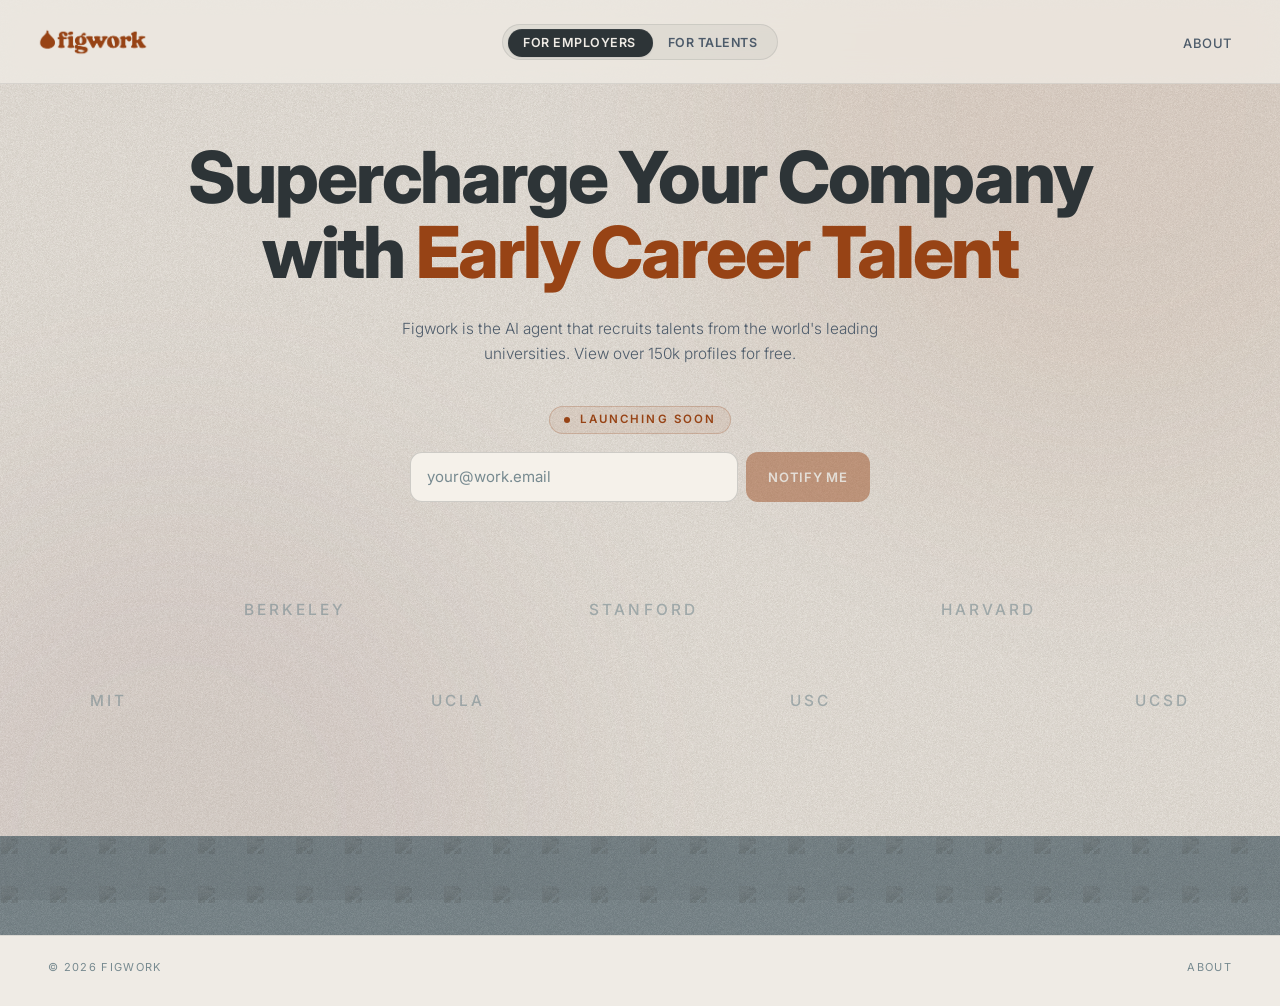
==== commit d98da8de: "Add gritty mixed student mosaic and widen schools spacing Use all student photos in a shuffled two-r" ====
--- a/index.html
+++ b/index.html
@@ -33,7 +33,7 @@
     rel="stylesheet"
   />
   <link rel="preload" as="image" href="figwork-logo-dark.png" />
-  <link rel="stylesheet" href="style.css?v=220" />
+  <link rel="stylesheet" href="style.css?v=224" />
 </head>
 <body class="landing-page intro-active" data-role="employer">
 
@@ -129,6 +129,64 @@
             <span>UCSD</span>
           </div>
         </div>
+
+        <!-- Bottom student mosaic: two gritty rows spanning the full width -->
+        <div class="student-mosaic" aria-hidden="true">
+          <div class="student-mosaic-grid">
+            <div class="student-mosaic-tile"><img src="student-grid/02.png" alt="" /></div>
+            <div class="student-mosaic-tile"><img src="student-grid/12.png" alt="" /></div>
+            <div class="student-mosaic-tile"><img src="student-grid/08.png" alt="" /></div>
+            <div class="student-mosaic-tile"><img src="student-grid/05.png" alt="" /></div>
+            <div class="student-mosaic-tile"><img src="student-grid/03.png" alt="" /></div>
+            <div class="student-mosaic-tile"><img src="student-grid/02.png" alt="" /></div>
+            <div class="student-mosaic-tile"><img src="student-grid/10.png" alt="" /></div>
+            <div class="student-mosaic-tile"><img src="student-grid/07.png" alt="" /></div>
+            <div class="student-mosaic-tile"><img src="student-grid/11.png" alt="" /></div>
+            <div class="student-mosaic-tile"><img src="student-grid/06.png" alt="" /></div>
+            <div class="student-mosaic-tile"><img src="student-grid/04.png" alt="" /></div>
+            <div class="student-mosaic-tile"><img src="student-grid/06.png" alt="" /></div>
+            <div class="student-mosaic-tile"><img src="student-grid/12.png" alt="" /></div>
+            <div class="student-mosaic-tile"><img src="student-grid/01.png" alt="" /></div>
+            <div class="student-mosaic-tile"><img src="student-grid/10.png" alt="" /></div>
+            <div class="student-mosaic-tile"><img src="student-grid/11.png" alt="" /></div>
+            <div class="student-mosaic-tile"><img src="student-grid/01.png" alt="" /></div>
+            <div class="student-mosaic-tile"><img src="student-grid/10.png" alt="" /></div>
+            <div class="student-mosaic-tile"><img src="student-grid/05.png" alt="" /></div>
+            <div class="student-mosaic-tile"><img src="student-grid/13.png" alt="" /></div>
+            <div class="student-mosaic-tile"><img src="student-grid/09.png" alt="" /></div>
+            <div class="student-mosaic-tile"><img src="student-grid/08.png" alt="" /></div>
+            <div class="student-mosaic-tile"><img src="student-grid/05.png" alt="" /></div>
+            <div class="student-mosaic-tile"><img src="student-grid/13.png" alt="" /></div>
+            <div class="student-mosaic-tile"><img src="student-grid/07.png" alt="" /></div>
+            <div class="student-mosaic-tile"><img src="student-grid/09.png" alt="" /></div>
+            <div class="student-mosaic-tile"><img src="student-grid/13.png" alt="" /></div>
+            <div class="student-mosaic-tile"><img src="student-grid/01.png" alt="" /></div>
+            <div class="student-mosaic-tile"><img src="student-grid/06.png" alt="" /></div>
+            <div class="student-mosaic-tile"><img src="student-grid/02.png" alt="" /></div>
+            <div class="student-mosaic-tile"><img src="student-grid/08.png" alt="" /></div>
+            <div class="student-mosaic-tile"><img src="student-grid/04.png" alt="" /></div>
+            <div class="student-mosaic-tile"><img src="student-grid/03.png" alt="" /></div>
+            <div class="student-mosaic-tile"><img src="student-grid/02.png" alt="" /></div>
+            <div class="student-mosaic-tile"><img src="student-grid/07.png" alt="" /></div>
+            <div class="student-mosaic-tile"><img src="student-grid/06.png" alt="" /></div>
+            <div class="student-mosaic-tile"><img src="student-grid/10.png" alt="" /></div>
+            <div class="student-mosaic-tile"><img src="student-grid/01.png" alt="" /></div>
+            <div class="student-mosaic-tile"><img src="student-grid/04.png" alt="" /></div>
+            <div class="student-mosaic-tile"><img src="student-grid/09.png" alt="" /></div>
+            <div class="student-mosaic-tile"><img src="student-grid/11.png" alt="" /></div>
+            <div class="student-mosaic-tile"><img src="student-grid/03.png" alt="" /></div>
+            <div class="student-mosaic-tile"><img src="student-grid/09.png" alt="" /></div>
+            <div class="student-mosaic-tile"><img src="student-grid/12.png" alt="" /></div>
+            <div class="student-mosaic-tile"><img src="student-grid/04.png" alt="" /></div>
+            <div class="student-mosaic-tile"><img src="student-grid/08.png" alt="" /></div>
+            <div class="student-mosaic-tile"><img src="student-grid/05.png" alt="" /></div>
+            <div class="student-mosaic-tile"><img src="student-grid/11.png" alt="" /></div>
+            <div class="student-mosaic-tile"><img src="student-grid/13.png" alt="" /></div>
+            <div class="student-mosaic-tile"><img src="student-grid/12.png" alt="" /></div>
+            <div class="student-mosaic-tile"><img src="student-grid/07.png" alt="" /></div>
+            <div class="student-mosaic-tile"><img src="student-grid/03.png" alt="" /></div>
+          </div>
+        </div>
       </div>
 
       <!-- Talent view -->
--- a/style.css
+++ b/style.css
@@ -458,7 +458,7 @@
   padding: 0 clamp(32px, 7vw, 96px);
   display: flex;
   flex-direction: column;
-  gap: 32px;
+  gap: 72px;
 }
 
 .schools-row {
@@ -487,6 +487,73 @@
   text-transform: uppercase;
   color: var(--muted);
   opacity: 0.6;
+}
+
+/* Student mosaic — gritty, low-contrast portraits under university row */
+.student-mosaic {
+  width: 100vw;
+  max-width: 100vw;
+  margin-top: clamp(92px, 14vh, 170px); /* push lower, away from school names */
+  margin-bottom: -96px; /* sit against bottom edge of hero */
+  margin-left: calc(50% - 50vw);
+  margin-right: calc(50% - 50vw);
+}
+
+.student-mosaic-grid {
+  --mosaic-cols: 26; /* smaller squares, more tiles across */
+  position: relative;
+  display: grid !important;
+  grid-template-columns: repeat(var(--mosaic-cols), minmax(0, 1fr));
+  grid-template-rows: repeat(2, 1fr);
+  gap: 1px; /* thin grey split lines */
+  padding: 1px;
+  background: rgba(77, 91, 106, 0.16); /* softer line dividers */
+  overflow: hidden;
+  line-height: 0;
+}
+
+.student-mosaic-tile {
+  position: relative;
+  width: 100%;
+  padding-top: 100%;
+  overflow: hidden;
+}
+
+.student-mosaic-tile img {
+  position: absolute;
+  inset: 0;
+  width: 100%;
+  height: 100%;
+  object-fit: cover;
+  image-rendering: pixelated;
+  image-rendering: crisp-edges;
+  filter: grayscale(1) sepia(0.28) saturate(0.03) contrast(0.9) brightness(0.5);
+  opacity: 0.18; /* contour-level visibility only */
+  transform: scale(1.2);
+  transform-origin: center;
+}
+
+.student-mosaic-grid::before,
+.student-mosaic-grid::after {
+  content: '';
+  position: absolute;
+  inset: 0;
+  pointer-events: none;
+}
+
+.student-mosaic-grid::before {
+  /* Match the same muted-teal family used for university names */
+  background: rgba(119, 138, 144, 0.68);
+  mix-blend-mode: multiply;
+}
+
+.student-mosaic-grid::after {
+  opacity: 0.9;
+  mix-blend-mode: multiply;
+  background-image:
+    url("data:image/svg+xml;utf8,<svg xmlns='http://www.w3.org/2000/svg' width='160' height='160'><filter id='n'><feTurbulence type='fractalNoise' baseFrequency='2.4' numOctaves='4' stitchTiles='stitch' seed='13'/><feColorMatrix values='0 0 0 0 0.16  0 0 0 0 0.19  0 0 0 0 0.21  0 0 0 0.45 0'/></filter><rect width='160' height='160' filter='url(%23n)'/></svg>"),
+    url("data:image/svg+xml;utf8,<svg xmlns='http://www.w3.org/2000/svg' width='84' height='84'><filter id='n'><feTurbulence type='fractalNoise' baseFrequency='1.2' numOctaves='2' stitchTiles='stitch' seed='19'/><feColorMatrix values='0 0 0 0 0.13  0 0 0 0 0.16  0 0 0 0 0.19  0 0 0 0.22 0'/></filter><rect width='84' height='84' filter='url(%23n)'/></svg>");
+  background-size: 160px 160px, 84px 84px;
 }
 
 /* ----- Schools — quiet caps row in muted teal ----- */
@@ -660,6 +727,17 @@
 
   .hero-title { font-size: clamp(2.1rem, 8.4vw, 2.9rem); line-height: 1.06; }
   .schools { margin-top: 32px; font-size: 10px; }
+  .student-mosaic {
+    margin-top: clamp(62px, 10vh, 110px);
+    margin-bottom: -60px;
+  }
+  .student-mosaic-grid {
+    --mosaic-cols: 14;
+    grid-template-rows: repeat(2, 1fr);
+  }
+  .student-mosaic-tile:nth-child(n + 29) {
+    display: none;
+  }
 
   .site-footer { padding: 20px 18px 24px; font-size: 10px; }
 }
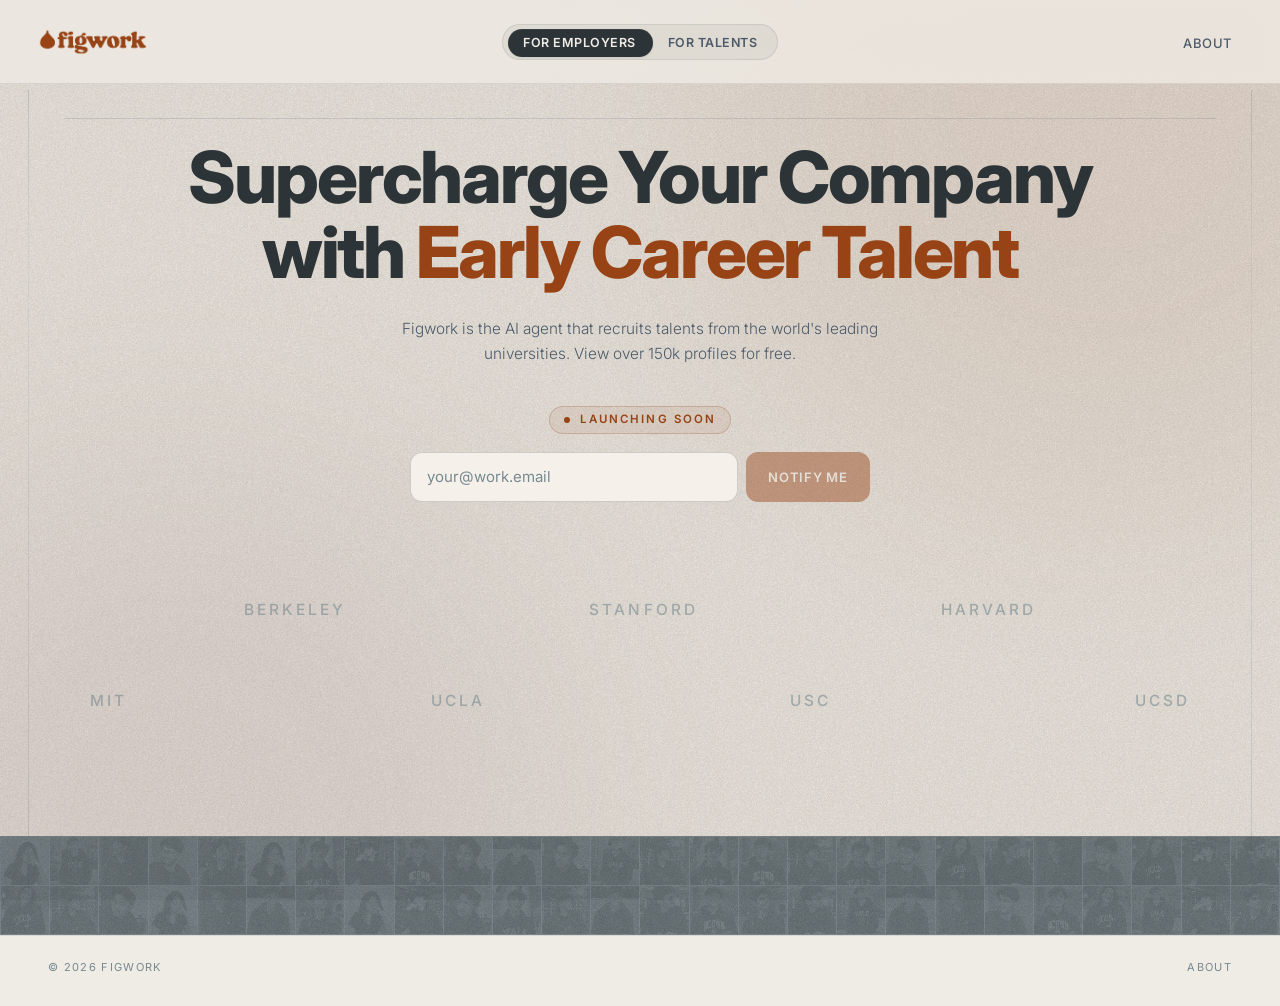
==== commit 1965008c: "Compress student mosaic assets and refine landing linework Reduce landing payload by switching the s" ====
--- a/index.html
+++ b/index.html
@@ -33,7 +33,7 @@
     rel="stylesheet"
   />
   <link rel="preload" as="image" href="figwork-logo-dark.png" />
-  <link rel="stylesheet" href="style.css?v=224" />
+  <link rel="stylesheet" href="style.css?v=225" />
 </head>
 <body class="landing-page intro-active" data-role="employer">
 
@@ -133,58 +133,58 @@
         <!-- Bottom student mosaic: two gritty rows spanning the full width -->
         <div class="student-mosaic" aria-hidden="true">
           <div class="student-mosaic-grid">
-            <div class="student-mosaic-tile"><img src="student-grid/02.png" alt="" /></div>
-            <div class="student-mosaic-tile"><img src="student-grid/12.png" alt="" /></div>
-            <div class="student-mosaic-tile"><img src="student-grid/08.png" alt="" /></div>
-            <div class="student-mosaic-tile"><img src="student-grid/05.png" alt="" /></div>
-            <div class="student-mosaic-tile"><img src="student-grid/03.png" alt="" /></div>
-            <div class="student-mosaic-tile"><img src="student-grid/02.png" alt="" /></div>
-            <div class="student-mosaic-tile"><img src="student-grid/10.png" alt="" /></div>
-            <div class="student-mosaic-tile"><img src="student-grid/07.png" alt="" /></div>
-            <div class="student-mosaic-tile"><img src="student-grid/11.png" alt="" /></div>
-            <div class="student-mosaic-tile"><img src="student-grid/06.png" alt="" /></div>
-            <div class="student-mosaic-tile"><img src="student-grid/04.png" alt="" /></div>
-            <div class="student-mosaic-tile"><img src="student-grid/06.png" alt="" /></div>
-            <div class="student-mosaic-tile"><img src="student-grid/12.png" alt="" /></div>
-            <div class="student-mosaic-tile"><img src="student-grid/01.png" alt="" /></div>
-            <div class="student-mosaic-tile"><img src="student-grid/10.png" alt="" /></div>
-            <div class="student-mosaic-tile"><img src="student-grid/11.png" alt="" /></div>
-            <div class="student-mosaic-tile"><img src="student-grid/01.png" alt="" /></div>
-            <div class="student-mosaic-tile"><img src="student-grid/10.png" alt="" /></div>
-            <div class="student-mosaic-tile"><img src="student-grid/05.png" alt="" /></div>
-            <div class="student-mosaic-tile"><img src="student-grid/13.png" alt="" /></div>
-            <div class="student-mosaic-tile"><img src="student-grid/09.png" alt="" /></div>
-            <div class="student-mosaic-tile"><img src="student-grid/08.png" alt="" /></div>
-            <div class="student-mosaic-tile"><img src="student-grid/05.png" alt="" /></div>
-            <div class="student-mosaic-tile"><img src="student-grid/13.png" alt="" /></div>
-            <div class="student-mosaic-tile"><img src="student-grid/07.png" alt="" /></div>
-            <div class="student-mosaic-tile"><img src="student-grid/09.png" alt="" /></div>
-            <div class="student-mosaic-tile"><img src="student-grid/13.png" alt="" /></div>
-            <div class="student-mosaic-tile"><img src="student-grid/01.png" alt="" /></div>
-            <div class="student-mosaic-tile"><img src="student-grid/06.png" alt="" /></div>
-            <div class="student-mosaic-tile"><img src="student-grid/02.png" alt="" /></div>
-            <div class="student-mosaic-tile"><img src="student-grid/08.png" alt="" /></div>
-            <div class="student-mosaic-tile"><img src="student-grid/04.png" alt="" /></div>
-            <div class="student-mosaic-tile"><img src="student-grid/03.png" alt="" /></div>
-            <div class="student-mosaic-tile"><img src="student-grid/02.png" alt="" /></div>
-            <div class="student-mosaic-tile"><img src="student-grid/07.png" alt="" /></div>
-            <div class="student-mosaic-tile"><img src="student-grid/06.png" alt="" /></div>
-            <div class="student-mosaic-tile"><img src="student-grid/10.png" alt="" /></div>
-            <div class="student-mosaic-tile"><img src="student-grid/01.png" alt="" /></div>
-            <div class="student-mosaic-tile"><img src="student-grid/04.png" alt="" /></div>
-            <div class="student-mosaic-tile"><img src="student-grid/09.png" alt="" /></div>
-            <div class="student-mosaic-tile"><img src="student-grid/11.png" alt="" /></div>
-            <div class="student-mosaic-tile"><img src="student-grid/03.png" alt="" /></div>
-            <div class="student-mosaic-tile"><img src="student-grid/09.png" alt="" /></div>
-            <div class="student-mosaic-tile"><img src="student-grid/12.png" alt="" /></div>
-            <div class="student-mosaic-tile"><img src="student-grid/04.png" alt="" /></div>
-            <div class="student-mosaic-tile"><img src="student-grid/08.png" alt="" /></div>
-            <div class="student-mosaic-tile"><img src="student-grid/05.png" alt="" /></div>
-            <div class="student-mosaic-tile"><img src="student-grid/11.png" alt="" /></div>
-            <div class="student-mosaic-tile"><img src="student-grid/13.png" alt="" /></div>
-            <div class="student-mosaic-tile"><img src="student-grid/12.png" alt="" /></div>
-            <div class="student-mosaic-tile"><img src="student-grid/07.png" alt="" /></div>
-            <div class="student-mosaic-tile"><img src="student-grid/03.png" alt="" /></div>
+            <div class="student-mosaic-tile"><img src="student-grid/02.webp" alt="" loading="lazy" decoding="async" /></div>
+            <div class="student-mosaic-tile"><img src="student-grid/12.webp" alt="" loading="lazy" decoding="async" /></div>
+            <div class="student-mosaic-tile"><img src="student-grid/08.webp" alt="" loading="lazy" decoding="async" /></div>
+            <div class="student-mosaic-tile"><img src="student-grid/05.webp" alt="" loading="lazy" decoding="async" /></div>
+            <div class="student-mosaic-tile"><img src="student-grid/03.webp" alt="" loading="lazy" decoding="async" /></div>
+            <div class="student-mosaic-tile"><img src="student-grid/02.webp" alt="" loading="lazy" decoding="async" /></div>
+            <div class="student-mosaic-tile"><img src="student-grid/10.webp" alt="" loading="lazy" decoding="async" /></div>
+            <div class="student-mosaic-tile"><img src="student-grid/07.webp" alt="" loading="lazy" decoding="async" /></div>
+            <div class="student-mosaic-tile"><img src="student-grid/11.webp" alt="" loading="lazy" decoding="async" /></div>
+            <div class="student-mosaic-tile"><img src="student-grid/06.webp" alt="" loading="lazy" decoding="async" /></div>
+            <div class="student-mosaic-tile"><img src="student-grid/04.webp" alt="" loading="lazy" decoding="async" /></div>
+            <div class="student-mosaic-tile"><img src="student-grid/06.webp" alt="" loading="lazy" decoding="async" /></div>
+            <div class="student-mosaic-tile"><img src="student-grid/12.webp" alt="" loading="lazy" decoding="async" /></div>
+            <div class="student-mosaic-tile"><img src="student-grid/01.webp" alt="" loading="lazy" decoding="async" /></div>
+            <div class="student-mosaic-tile"><img src="student-grid/10.webp" alt="" loading="lazy" decoding="async" /></div>
+            <div class="student-mosaic-tile"><img src="student-grid/11.webp" alt="" loading="lazy" decoding="async" /></div>
+            <div class="student-mosaic-tile"><img src="student-grid/01.webp" alt="" loading="lazy" decoding="async" /></div>
+            <div class="student-mosaic-tile"><img src="student-grid/10.webp" alt="" loading="lazy" decoding="async" /></div>
+            <div class="student-mosaic-tile"><img src="student-grid/05.webp" alt="" loading="lazy" decoding="async" /></div>
+            <div class="student-mosaic-tile"><img src="student-grid/13.webp" alt="" loading="lazy" decoding="async" /></div>
+            <div class="student-mosaic-tile"><img src="student-grid/09.webp" alt="" loading="lazy" decoding="async" /></div>
+            <div class="student-mosaic-tile"><img src="student-grid/08.webp" alt="" loading="lazy" decoding="async" /></div>
+            <div class="student-mosaic-tile"><img src="student-grid/05.webp" alt="" loading="lazy" decoding="async" /></div>
+            <div class="student-mosaic-tile"><img src="student-grid/13.webp" alt="" loading="lazy" decoding="async" /></div>
+            <div class="student-mosaic-tile"><img src="student-grid/07.webp" alt="" loading="lazy" decoding="async" /></div>
+            <div class="student-mosaic-tile"><img src="student-grid/09.webp" alt="" loading="lazy" decoding="async" /></div>
+            <div class="student-mosaic-tile"><img src="student-grid/13.webp" alt="" loading="lazy" decoding="async" /></div>
+            <div class="student-mosaic-tile"><img src="student-grid/01.webp" alt="" loading="lazy" decoding="async" /></div>
+            <div class="student-mosaic-tile"><img src="student-grid/06.webp" alt="" loading="lazy" decoding="async" /></div>
+            <div class="student-mosaic-tile"><img src="student-grid/02.webp" alt="" loading="lazy" decoding="async" /></div>
+            <div class="student-mosaic-tile"><img src="student-grid/08.webp" alt="" loading="lazy" decoding="async" /></div>
+            <div class="student-mosaic-tile"><img src="student-grid/04.webp" alt="" loading="lazy" decoding="async" /></div>
+            <div class="student-mosaic-tile"><img src="student-grid/03.webp" alt="" loading="lazy" decoding="async" /></div>
+            <div class="student-mosaic-tile"><img src="student-grid/02.webp" alt="" loading="lazy" decoding="async" /></div>
+            <div class="student-mosaic-tile"><img src="student-grid/07.webp" alt="" loading="lazy" decoding="async" /></div>
+            <div class="student-mosaic-tile"><img src="student-grid/06.webp" alt="" loading="lazy" decoding="async" /></div>
+            <div class="student-mosaic-tile"><img src="student-grid/10.webp" alt="" loading="lazy" decoding="async" /></div>
+            <div class="student-mosaic-tile"><img src="student-grid/01.webp" alt="" loading="lazy" decoding="async" /></div>
+            <div class="student-mosaic-tile"><img src="student-grid/04.webp" alt="" loading="lazy" decoding="async" /></div>
+            <div class="student-mosaic-tile"><img src="student-grid/09.webp" alt="" loading="lazy" decoding="async" /></div>
+            <div class="student-mosaic-tile"><img src="student-grid/11.webp" alt="" loading="lazy" decoding="async" /></div>
+            <div class="student-mosaic-tile"><img src="student-grid/03.webp" alt="" loading="lazy" decoding="async" /></div>
+            <div class="student-mosaic-tile"><img src="student-grid/09.webp" alt="" loading="lazy" decoding="async" /></div>
+            <div class="student-mosaic-tile"><img src="student-grid/12.webp" alt="" loading="lazy" decoding="async" /></div>
+            <div class="student-mosaic-tile"><img src="student-grid/04.webp" alt="" loading="lazy" decoding="async" /></div>
+            <div class="student-mosaic-tile"><img src="student-grid/08.webp" alt="" loading="lazy" decoding="async" /></div>
+            <div class="student-mosaic-tile"><img src="student-grid/05.webp" alt="" loading="lazy" decoding="async" /></div>
+            <div class="student-mosaic-tile"><img src="student-grid/11.webp" alt="" loading="lazy" decoding="async" /></div>
+            <div class="student-mosaic-tile"><img src="student-grid/13.webp" alt="" loading="lazy" decoding="async" /></div>
+            <div class="student-mosaic-tile"><img src="student-grid/12.webp" alt="" loading="lazy" decoding="async" /></div>
+            <div class="student-mosaic-tile"><img src="student-grid/07.webp" alt="" loading="lazy" decoding="async" /></div>
+            <div class="student-mosaic-tile"><img src="student-grid/03.webp" alt="" loading="lazy" decoding="async" /></div>
           </div>
         </div>
       </div>
--- a/style.css
+++ b/style.css
@@ -69,6 +69,28 @@
   position: relative;
   overflow-x: hidden;
 }
+
+/* Editorial frame lines to give the page a more mature structure */
+body.landing-page::before,
+body.landing-page::after {
+  content: '';
+  position: fixed;
+  top: calc(var(--bar-height) + 6px);
+  bottom: 0;
+  width: 1px;
+  background: linear-gradient(
+    to bottom,
+    rgba(77, 91, 106, 0.2),
+    rgba(77, 91, 106, 0.06) 18%,
+    rgba(77, 91, 106, 0.12) 78%,
+    rgba(77, 91, 106, 0.2)
+  );
+  pointer-events: none;
+  z-index: 0;
+}
+
+body.landing-page::before { left: clamp(14px, 2.2vw, 28px); }
+body.landing-page::after { right: clamp(14px, 2.2vw, 28px); }
 
 a { color: inherit; text-decoration: none; }
 img { display: block; max-width: 100%; }
@@ -327,6 +349,7 @@
 .hero {
   min-height: 100vh;
   min-height: 100dvh;
+  position: relative;
   display: flex;
   flex-direction: column;
   align-items: center;
@@ -335,6 +358,17 @@
   text-align: center;
   /* Hero rises in concert with the intro pull-up so the seam feels alive */
   animation: hero-in 700ms cubic-bezier(0.22, 0.61, 0.36, 1) 1500ms both;
+}
+
+.hero::before {
+  content: '';
+  position: absolute;
+  left: clamp(18px, 5vw, 64px);
+  right: clamp(18px, 5vw, 64px);
+  top: calc(var(--bar-height) + 34px);
+  height: 1px;
+  background: rgba(77, 91, 106, 0.17);
+  pointer-events: none;
 }
 
 @keyframes hero-in {
@@ -708,6 +742,11 @@
 @media (max-width: 760px) {
   :root { --bar-height: 64px; }
 
+  body.landing-page::before,
+  body.landing-page::after {
+    top: calc(var(--bar-height) + 4px);
+  }
+
   .top-bar { padding: 0 16px; }
 
   .brand-logo { height: 44px; }
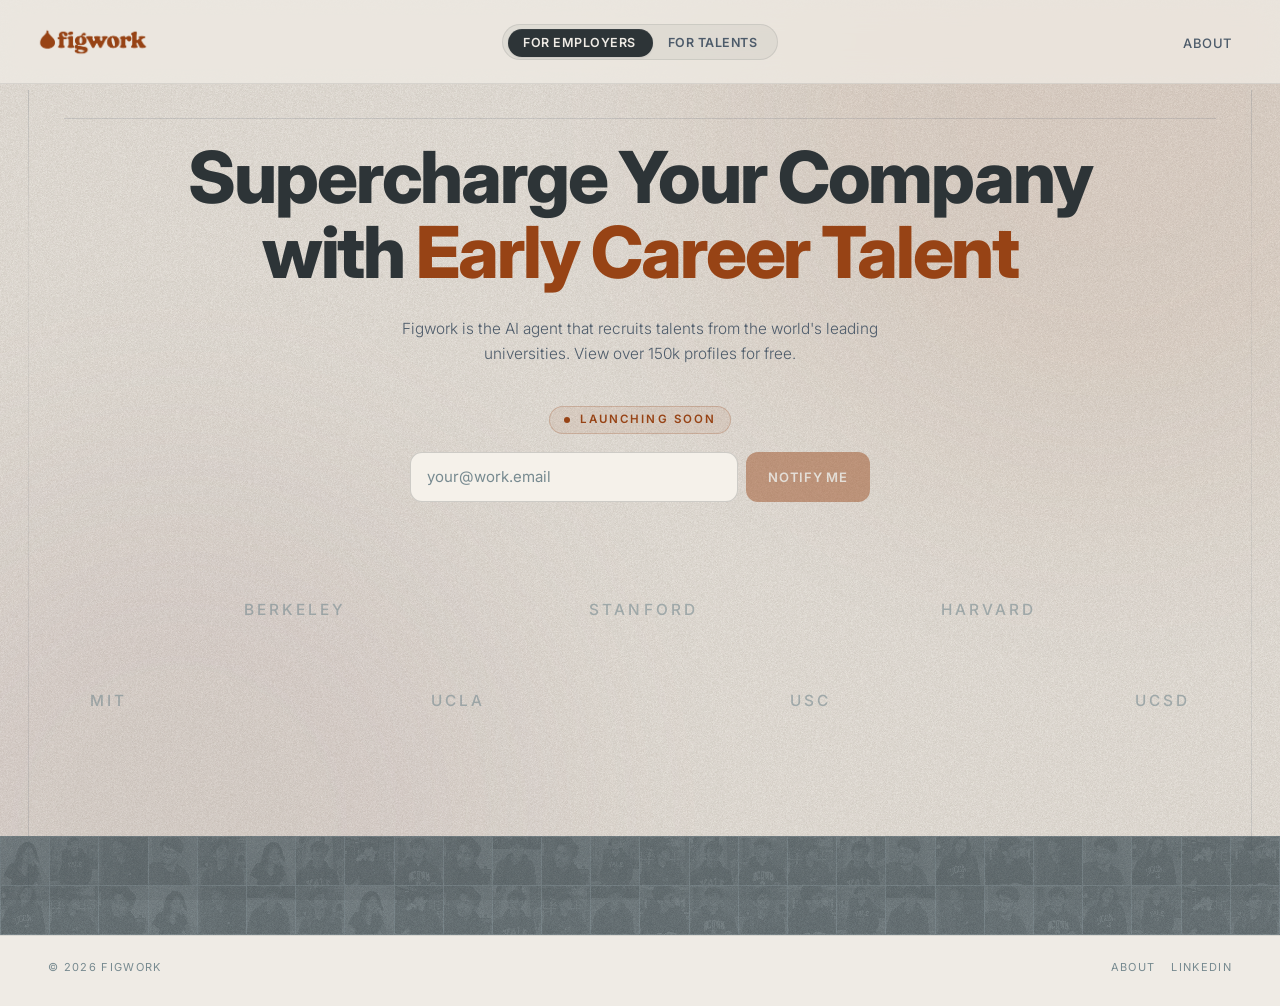
==== commit f13e0c0f: "Add LinkedIn company link in landing footer Update the footer navigation to include a direct link to" ====
--- a/index.html
+++ b/index.html
@@ -223,7 +223,17 @@
 
   <footer class="site-footer">
     <span>&copy; <span id="yr"></span> Figwork</span>
-    <a href="thesis.html" class="footer-link">About</a>
+    <div class="footer-links">
+      <a href="thesis.html" class="footer-link">About</a>
+      <a
+        href="https://www.linkedin.com/company/figwork-ai/"
+        class="footer-link"
+        target="_blank"
+        rel="noopener noreferrer"
+      >
+        LinkedIn
+      </a>
+    </div>
   </footer>
 
   <script src="script.js?v=220"></script>
--- a/style.css
+++ b/style.css
@@ -672,6 +672,12 @@
   border-top: 1px solid var(--hairline);
 }
 
+.footer-links {
+  display: inline-flex;
+  align-items: center;
+  gap: 16px;
+}
+
 .footer-link { transition: color 160ms ease; }
 .footer-link:hover { color: var(--orange); }
 
